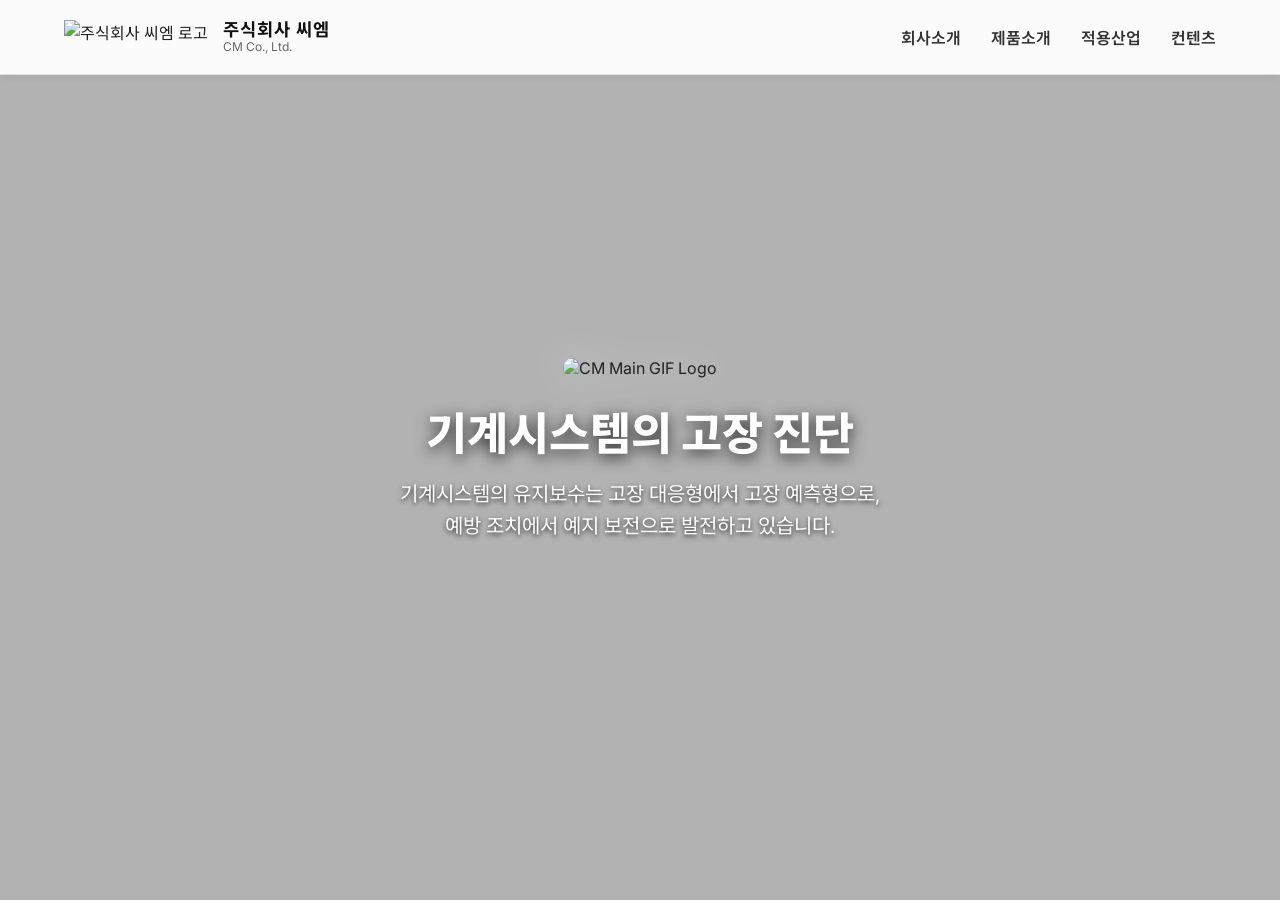
==== index.html @ b5d6bbef "Add files via upload" ====
<!DOCTYPE html>
<html lang="ko">
<head>
  <meta charset="UTF-8" />
  <meta name="viewport" content="width=device-width, initial-scale=1.0" />
  <title>주식회사 씨엠 | CM Co., Ltd.</title>
  <link rel="stylesheet" href="style.css">
  <style>
    /* 메인 화면 전용 스타일 */
    body { overflow: hidden; } /* 메인은 스크롤 없음 */
    .hero-section { position: relative; width: 100vw; height: 100vh; }
    .hero-media { position: absolute; top: 0; left: 0; width: 100%; height: 100%; z-index: 1; pointer-events: none; }
    .hero-media video { width: 100%; height: 100%; object-fit: cover; }
    
    /* 🔥 [핵심 추가] 모바일에서 자동재생이 막혔을 때 뜨는 '거대 재생 버튼' 강제로 숨기기 */
    video::-webkit-media-controls { display: none !important; }
    video::-webkit-media-controls-start-playback-button { display: none !important; -webkit-appearance: none !important; }
    
    .hero-overlay { position: absolute; inset: 0; background: rgba(0, 0, 0, 0.3); z-index: 2; pointer-events: none; }
    
    .hero-content { position: relative; z-index: 3; text-align: center; display: flex; flex-direction: column; align-items: center; justify-content: center; height: 100%; }
    .hero-logo-mark img { max-width: 280px; width: 100%; height: auto; filter: drop-shadow(0 0 20px rgba(255, 255, 255, 0.5)); animation: fadeIn 1.5s ease-out forwards; border-radius: 10px; cursor: pointer; }
    .hero-text-anim { color: #fff; margin-top: 20px; animation: fadeIn 2s ease-out forwards; }
    .hero-text-anim h2 { font-size: 2.8rem; font-weight: 800; margin-bottom: 15px; text-shadow: 0 4px 15px rgba(0,0,0,0.8); }
    .hero-text-anim p { font-size: 1.25rem; text-shadow: 0 2px 5px rgba(0,0,0,0.8); line-height: 1.6; }
    @keyframes fadeIn { from { opacity: 0; } to { opacity: 1; } }

    /* 모바일 글자 크기 조정 */
    @media (max-width: 768px) {
      .hero-text-anim h2 { font-size: 2rem; }
      .hero-text-anim p { font-size: 1rem; word-break: keep-all; padding: 0 20px; }
    }
  </style>
</head>
<body>
  
  <header class="site-header">
    <div class="container nav-wrap">
      <a href="index.html" class="brand">
        <img src="https://i.imgur.com/XkPSCm5.png" alt="주식회사 씨엠 로고" class="brand-logo-img">
        <span class="brand-copy"><strong>주식회사 씨엠</strong><em>CM Co., Ltd.</em></span>
      </a>

      <button class="menu-toggle" aria-label="메뉴 열기">
        <span></span><span></span><span></span>
      </button>

      <nav class="site-nav">
        <div class="nav-item"><a href="about.html">회사소개</a></div>
        <div class="nav-item"><a href="product.html">제품소개</a></div>
        <div class="nav-item"><a href="industry.html">적용산업</a></div>
        <div class="nav-item"><a href="contents.html">컨텐츠</a></div>
      </nav>
    </div>
  </header>

  <section class="hero-section">
    <div class="hero-media">
      <video id="bg-video" src="0313.mp4" autoplay loop muted playsinline webkit-playsinline></video>
    </div>
    <div class="hero-overlay"></div>
    <div class="container hero-content">
      <a href="about.html" class="hero-logo-mark">
        <img src="https://i.imgur.com/pm9J4PI.gif" alt="CM Main GIF Logo">
      </a>
      <div class="hero-text-anim">
        <h2>기계시스템의 고장 진단</h2>
        <p>기계시스템의 유지보수는 고장 대응형에서 고장 예측형으로,<br>예방 조치에서 예지 보전으로 발전하고 있습니다.</p>
      </div>
    </div>
  </section>

  <script>
    // 1. 모바일 햄버거 메뉴 동작
    const menuToggleBtn = document.querySelector('.menu-toggle');
    const navMenu = document.querySelector('.site-nav');
    if(menuToggleBtn && navMenu) {
      menuToggleBtn.addEventListener('click', function() {
        navMenu.classList.toggle('active');
      });
    }

    // 2. 모바일 비디오 자동재생 강제 우회 스크립트
    document.addEventListener("DOMContentLoaded", function() {
      const video = document.getElementById('bg-video');
      if (video) {
        // 영상 소리를 끈 상태로 명시하여 브라우저 허가 유도
        video.muted = true;
        
        let playPromise = video.play();
        
        if (playPromise !== undefined) {
          playPromise.then(() => {
            // 정상적으로 자동 재생됨
          }).catch(error => {
            // 절전 모드 등으로 자동재생이 차단되었을 때, 
            // 화면 아무 곳이나 한 번 터치하면 바로 재생되도록 셋팅
            console.log("모바일 절전모드로 인한 영상 차단. 터치 대기중...");
            document.body.addEventListener('touchstart', function() {
              video.play();
            }, { once: true });
          });
        }
      }
    });
 <script>
    const menuToggleBtn = document.querySelector('.menu-toggle');
    const navMenu = document.querySelector('.site-nav');
    if(menuToggleBtn && navMenu) {
      menuToggleBtn.addEventListener('click', function() {
        navMenu.classList.toggle('active');
      });
    }
  </script>
</body>
</html>
---- style.css ----
/* style.css */
@import url('https://fonts.googleapis.com/css2?family=Inter:wght@400;500;600;700;800&family=Noto+Sans+KR:wght@400;500;700;800&display=swap');

:root {
  --bg-color: #ffffff; 
  --text-main: #222222; 
  --text-muted: #666666; 
  --accent: #0056b3; 
  --card-bg: #ffffff;
  --card-border: #e0e0e0;
  --shadow-light: 0 4px 20px rgba(0, 0, 0, 0.05);
  --shadow-hover: 0 10px 30px rgba(0, 0, 0, 0.1);
  --font-family: 'Inter', 'Noto Sans KR', sans-serif;
}

* { margin: 0; padding: 0; box-sizing: border-box; }
html, body { width: 100%; overflow-x: hidden; background-color: var(--bg-color); color: var(--text-main); font-family: var(--font-family); scroll-behavior: smooth; }
a { text-decoration: none; color: inherit; cursor: pointer; }
ul { list-style: none; }

.container { max-width: 1300px; margin: 0 auto; padding: 0 5%; width: 100%; }
.section-tag { font-size: 0.85rem; font-weight: 700; color: var(--accent); letter-spacing: 2px; margin-bottom: 10px; display: block; }
.mini-tag { display: inline-block; font-size: 0.75rem; padding: 4px 10px; border: 1px solid var(--accent); color: var(--accent); border-radius: 20px; margin-bottom: 15px; font-weight: 600; }

/* 헤더 & 네비게이션 (PC 기본) */
.site-header { position: fixed; top: 0; width: 100%; z-index: 1000; background: rgba(255, 255, 255, 0.95); backdrop-filter: blur(10px); border-bottom: 1px solid var(--card-border); padding: 15px 0; box-shadow: 0 2px 10px rgba(0,0,0,0.05); }
.nav-wrap { display: flex; justify-content: space-between; align-items: center; }
.brand { display: flex; align-items: center; gap: 15px; }
.brand-logo-img { height: 35px; width: auto; display: block; } 
.brand-copy { display: flex; flex-direction: column; line-height: 1.2; }
.brand-copy strong { font-size: 1.1rem; font-weight: 700; letter-spacing: 1px; color: #111; }
.brand-copy em { font-size: 0.75rem; font-style: normal; color: var(--text-muted); }

.site-nav { display: flex; gap: 30px; align-items: center; }
.nav-item { position: relative; padding: 10px 0; }
.nav-item > a { font-size: 1rem; font-weight: 600; transition: color 0.3s; color: #333; }
.nav-item:hover > a { color: var(--accent); }
.dropdown { position: absolute; top: 100%; left: 50%; transform: translateX(-50%); background: #ffffff; border: 1px solid var(--card-border); border-radius: 10px; min-width: 180px; padding: 10px 0; opacity: 0; visibility: hidden; transition: all 0.3s ease; box-shadow: var(--shadow-hover); display: flex; flex-direction: column; }
.nav-item:hover .dropdown { opacity: 1; visibility: visible; transform: translate(-50%, 10px); }
.dropdown a { padding: 10px 20px; font-size: 0.9rem; color: #555; display: block; transition: all 0.2s; white-space: nowrap; font-weight: 500; }
.dropdown a:hover { color: var(--accent); background: #f0f4f8; }

/* 햄버거 버튼 (PC에서는 숨김) */
.menu-toggle { display: none; }

/* 본문 공통 레이아웃 */
.page-content { padding-top: 120px; padding-bottom: 80px; min-height: 80vh; }
h2.main-title { font-size: 2.5rem; font-weight: 800; margin-bottom: 20px; line-height: 1.3; color: #111; }
.section-head.center { text-align: center; margin-bottom: 40px; }
.sub-tabs { display: flex; justify-content: center; flex-wrap: wrap; gap: 10px; margin-bottom: 50px; }
.sub-tabs a { padding: 8px 20px; border: 1px solid var(--card-border); background: #fff; border-radius: 30px; cursor: pointer; transition: 0.3s; color: var(--text-muted); font-weight: 600; font-size: 0.9rem; display: inline-block; }
.sub-tabs a:hover, .sub-tabs a.active { background: var(--accent); color: #fff; border-color: var(--accent); box-shadow: 0 4px 15px rgba(0, 86, 179, 0.3); }

/* 푸터 */
.site-footer { padding: 40px 0; border-top: 1px solid var(--card-border); text-align: center; margin-top: 50px; background: #fff; width: 100%; }
.site-footer p { color: #888; font-size: 0.9rem; }

/* =========================================
   📱 스마트폰 (모바일) 완벽 최적화 영역
========================================= */
@media (max-width: 992px) {
  /* 태블릿 사이즈에서 2단/3단 그리드를 1단으로 변경 */
  .grid-3, .grid-2, .split-grid { grid-template-columns: 1fr !important; gap: 20px !important; }
}

@media (max-width: 768px) {
  /* 1. 모바일 햄버거 메뉴 셋팅 */
  .menu-toggle { display: flex; flex-direction: column; gap: 5px; background: none; border: none; cursor: pointer; }
  .menu-toggle span { display: block; width: 25px; height: 3px; background: #333; border-radius: 2px; }
  
  .site-nav { display: none; flex-direction: column; position: absolute; top: 100%; left: 0; width: 100%; background: #ffffff; padding: 0; border-top: 1px solid #eee; box-shadow: 0 10px 20px rgba(0,0,0,0.1); max-height: 80vh; overflow-y: auto; }
  .site-nav.active { display: flex; }
  .nav-item { width: 100%; padding: 0; }
  .nav-item > a { display: block; padding: 15px 5%; font-size: 1.1rem; border-bottom: 1px solid #f9f9f9; }
  
  /* 모바일 드롭다운 메뉴 항상 열어두기 (터치 편의성) */
  .dropdown { position: relative; top: 0; left: 0; transform: none; box-shadow: none; border: none; padding: 10px 5% 10px 10%; visibility: visible; opacity: 1; display: none; background: #fdfdfd; border-bottom: 1px solid #eee; }
  .nav-item:hover .dropdown, .nav-item:focus-within .dropdown { display: flex; }
  
  /* 2. 여백 및 글자 크기 모바일 축소 */
  .page-content { padding-top: 90px; padding-bottom: 40px; }
  h2.main-title { font-size: 1.8rem; }
  .sub-title { font-size: 1.4rem; flex-direction: column; text-align: center; margin-top: 30px; }
  .sub-title-left { font-size: 1.3rem; margin-top: 30px; }
  
  /* 3. 인용구 및 카드 디자인 최적화 */
  .intro-quote, .ceo-message { padding: 30px 20px !important; margin-bottom: 30px !important; }
  .intro-quote h3, .ceo-message h3 { font-size: 1.4rem !important; }
  .intro-quote p, .ceo-message p { font-size: 1rem !important; }
  .info-card, .feature-card, .area-card { padding: 25px 20px !important; }
  
  /* 4. 탭 메뉴 자동 줄바꿈 */
  .sub-tabs { gap: 5px; margin-bottom: 30px; }
  .sub-tabs a { padding: 6px 12px; font-size: 0.85rem; }
  
  /* 5. 스텝 박스 세로 정렬 */
  .step-container { flex-direction: column !important; }
  .step-arrow { transform: rotate(90deg); margin: 10px auto !important; }
}
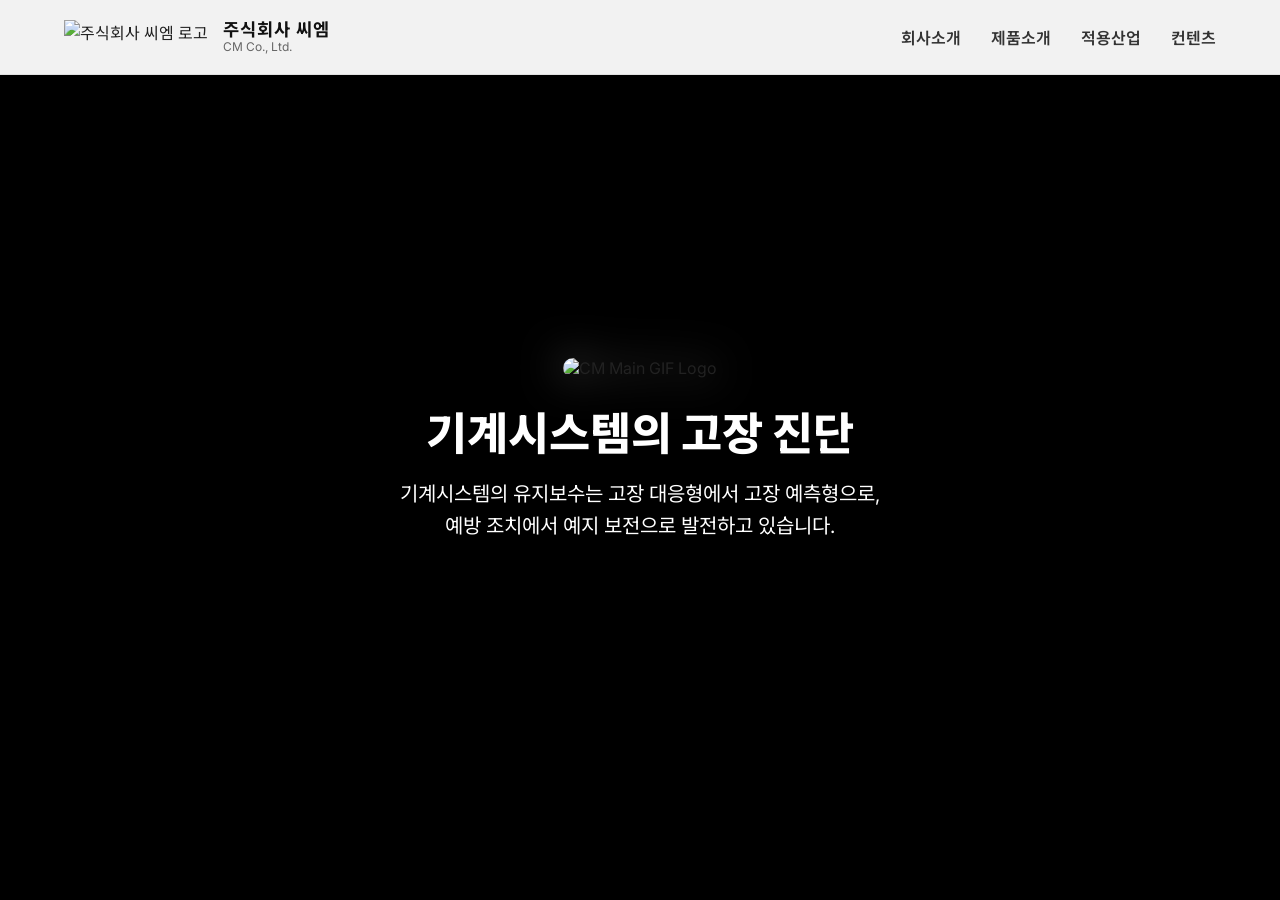
==== commit c2529229: "Add files via upload" ====
--- a/index.html
+++ b/index.html
@@ -104,13 +104,22 @@
       }
     });
  <script>
+    // 1. 모바일 햄버거 메뉴 열기/닫기
     const menuToggleBtn = document.querySelector('.menu-toggle');
     const navMenu = document.querySelector('.site-nav');
     if(menuToggleBtn && navMenu) {
-      menuToggleBtn.addEventListener('click', function() {
+      menuToggleBtn.addEventListener('click', function(e) {
         navMenu.classList.toggle('active');
+        e.stopPropagation(); // 터치 꼬임 방지
       });
     }
+
+    // 2. 페이지에 접속하자마자 무조건 맨 위(최상단)에서 시작하도록 강제 고정
+    window.addEventListener('pageshow', function() {
+      setTimeout(function() {
+        window.scrollTo({ top: 0, behavior: 'instant' });
+      }, 10);
+    });
   </script>
 </body>
 </html>
--- a/style.css
+++ b/style.css
@@ -1,6 +1,9 @@
-/* style.css */
+@charset "UTF-8";
 @import url('https://fonts.googleapis.com/css2?family=Inter:wght@400;500;600;700;800&family=Noto+Sans+KR:wght@400;500;700;800&display=swap');
 
+/* =========================================
+   1. CSS 기본 변수 및 초기화
+========================================= */
 :root {
   --bg-color: #ffffff; 
   --text-main: #222222; 
@@ -22,8 +25,10 @@
 .section-tag { font-size: 0.85rem; font-weight: 700; color: var(--accent); letter-spacing: 2px; margin-bottom: 10px; display: block; }
 .mini-tag { display: inline-block; font-size: 0.75rem; padding: 4px 10px; border: 1px solid var(--accent); color: var(--accent); border-radius: 20px; margin-bottom: 15px; font-weight: 600; }
 
-/* 헤더 & 네비게이션 (PC 기본) */
-.site-header { position: fixed; top: 0; width: 100%; z-index: 1000; background: rgba(255, 255, 255, 0.95); backdrop-filter: blur(10px); border-bottom: 1px solid var(--card-border); padding: 15px 0; box-shadow: 0 2px 10px rgba(0,0,0,0.05); }
+/* =========================================
+   2. 헤더 & 네비게이션 (메뉴바)
+========================================= */
+.site-header { position: fixed; top: 0; width: 100%; z-index: 10000; background: rgba(255, 255, 255, 0.95); backdrop-filter: blur(10px); border-bottom: 1px solid var(--card-border); padding: 15px 0; box-shadow: 0 2px 10px rgba(0,0,0,0.05); }
 .nav-wrap { display: flex; justify-content: space-between; align-items: center; }
 .brand { display: flex; align-items: center; gap: 15px; }
 .brand-logo-img { height: 35px; width: auto; display: block; } 
@@ -34,24 +39,78 @@
 .site-nav { display: flex; gap: 30px; align-items: center; }
 .nav-item { position: relative; padding: 10px 0; }
 .nav-item > a { font-size: 1rem; font-weight: 600; transition: color 0.3s; color: #333; }
-.nav-item:hover > a { color: var(--accent); }
+.nav-item:hover > a, .nav-item > a.active { color: var(--accent); }
+
 .dropdown { position: absolute; top: 100%; left: 50%; transform: translateX(-50%); background: #ffffff; border: 1px solid var(--card-border); border-radius: 10px; min-width: 180px; padding: 10px 0; opacity: 0; visibility: hidden; transition: all 0.3s ease; box-shadow: var(--shadow-hover); display: flex; flex-direction: column; }
 .nav-item:hover .dropdown { opacity: 1; visibility: visible; transform: translate(-50%, 10px); }
 .dropdown a { padding: 10px 20px; font-size: 0.9rem; color: #555; display: block; transition: all 0.2s; white-space: nowrap; font-weight: 500; }
 .dropdown a:hover { color: var(--accent); background: #f0f4f8; }
 
-/* 햄버거 버튼 (PC에서는 숨김) */
-.menu-toggle { display: none; }
+.menu-toggle { display: none; } /* PC에서는 햄버거 버튼 숨김 */
 
-/* 본문 공통 레이아웃 */
+/* =========================================
+   3. 메인 첫 화면 (index.html 영상 꽉차게)
+========================================= */
+/* 모바일 브라우저 주소창까지 계산해서 완벽하게 꽉 차게 만들어주는 100dvh 적용 */
+.hero-section { position: relative; width: 100vw; height: 100vh; height: 100dvh; background: #000; overflow: hidden; }
+.hero-media { position: absolute; top: 0; left: 0; width: 100%; height: 100%; z-index: 1; pointer-events: none; }
+/* 영상을 화면에 빈틈없이 꽉 채움 (양옆 잘림 발생) */
+.hero-media video { width: 100%; height: 100%; object-fit: cover; }
+/* 모바일에서 검은색 재생 버튼 억제 */
+video::-webkit-media-controls { display: none !important; }
+video::-webkit-media-controls-start-playback-button { display: none !important; -webkit-appearance: none !important; }
+
+.hero-overlay { position: absolute; inset: 0; background: rgba(0, 0, 0, 0.3); z-index: 2; pointer-events: none; }
+.hero-content { position: relative; z-index: 3; text-align: center; display: flex; flex-direction: column; align-items: center; justify-content: center; height: 100%; }
+.hero-logo-mark img { max-width: 280px; width: 100%; height: auto; filter: drop-shadow(0 0 20px rgba(255, 255, 255, 0.5)); animation: fadeIn 1.5s ease-out forwards; border-radius: 10px; cursor: pointer; }
+.hero-text-anim { color: #fff; margin-top: 20px; animation: fadeIn 2s ease-out forwards; }
+.hero-text-anim h2 { font-size: 2.8rem; font-weight: 800; margin-bottom: 15px; text-shadow: 0 4px 15px rgba(0,0,0,0.8); }
+.hero-text-anim p { font-size: 1.25rem; text-shadow: 0 2px 5px rgba(0,0,0,0.8); line-height: 1.6; }
+
+/* =========================================
+   4. 서브 페이지 공통 레이아웃 (회사소개, 제품소개 등)
+========================================= */
 .page-content { padding-top: 120px; padding-bottom: 80px; min-height: 80vh; }
 h2.main-title { font-size: 2.5rem; font-weight: 800; margin-bottom: 20px; line-height: 1.3; color: #111; }
 .section-head.center { text-align: center; margin-bottom: 40px; }
+
+/* 탭 버튼 스타일 */
 .sub-tabs { display: flex; justify-content: center; flex-wrap: wrap; gap: 10px; margin-bottom: 50px; }
 .sub-tabs a { padding: 8px 20px; border: 1px solid var(--card-border); background: #fff; border-radius: 30px; cursor: pointer; transition: 0.3s; color: var(--text-muted); font-weight: 600; font-size: 0.9rem; display: inline-block; }
 .sub-tabs a:hover, .sub-tabs a.active { background: var(--accent); color: #fff; border-color: var(--accent); box-shadow: 0 4px 15px rgba(0, 86, 179, 0.3); }
 
-/* 푸터 */
+/* 탭 컨텐츠 전환 애니메이션 */
+.tab-content { display: none; animation: fadeIn 0.4s ease-in-out forwards; }
+.tab-content.active { display: block; }
+@keyframes fadeIn { from { opacity: 0; transform: translateY(15px); } to { opacity: 1; transform: translateY(0); } }
+
+/* 카드 그리드 */
+.grid-3 { display: grid; grid-template-columns: repeat(3, 1fr); gap: 30px; margin-bottom: 40px; }
+.grid-2 { display: grid; grid-template-columns: repeat(2, 1fr); gap: 30px; margin-bottom: 40px; }
+.split-grid { display: grid; grid-template-columns: 1fr 1fr; gap: 60px; align-items: center; margin-bottom: 80px; }
+
+/* 카드 디자인 */
+.white-card, .info-card, .area-card { background: var(--card-bg); border: 1px solid var(--card-border); padding: 40px; border-radius: 15px; box-shadow: var(--shadow-light); transition: transform 0.3s, box-shadow 0.3s; }
+.white-card:hover, .info-card:hover, .area-card:hover { transform: translateY(-5px); box-shadow: var(--shadow-hover); border-color: var(--accent); }
+
+.img-placeholder { background: #f8f9fa; border: 2px dashed #d0d0d0; border-radius: 15px; display: flex; align-items: center; justify-content: center; min-height: 350px; text-align: center; overflow: hidden; box-shadow: inset 0 0 20px rgba(0,0,0,0.02); }
+.img-placeholder p { color: #999; font-weight: 600; font-size: 1.1rem; line-height: 1.5; }
+.img-placeholder img { width: 100%; height: auto; object-fit: cover; }
+
+/* 텍스트 요소들 */
+.intro-quote, .ceo-message { background: #f8f9fa; padding: 50px 60px; border-radius: 20px; border-left: 6px solid var(--accent); margin-bottom: 50px; box-shadow: var(--shadow-light); }
+.intro-quote h3, .ceo-message h3 { font-size: 2rem; font-weight: 800; color: var(--accent); margin-bottom: 20px; letter-spacing: -1px; word-break: keep-all; line-height: 1.4; }
+.intro-quote p, .ceo-message p { font-size: 1.15rem; line-height: 1.7; color: #444; word-break: keep-all; }
+
+.sub-title { font-size: 1.8rem; font-weight: 800; margin-bottom: 30px; color: #111; text-align: center; margin-top: 60px; }
+.sub-title-left { font-size: 1.5rem; font-weight: 800; margin-bottom: 20px; margin-top: 50px; color: #111; border-left: 4px solid var(--accent); padding-left: 15px; }
+
+/* 리스트 */
+.card-list, .clean-list { list-style: none; padding: 0; }
+.card-list li, .clean-list li { position: relative; padding-left: 15px; margin-bottom: 12px; font-size: 1rem; color: #555; line-height: 1.5; word-break: keep-all; }
+.card-list li::before, .clean-list li::before { content: '-'; position: absolute; left: 0; color: var(--accent); font-weight: bold; }
+.card-list li strong, .clean-list li strong { color: var(--accent); }
+
 .site-footer { padding: 40px 0; border-top: 1px solid var(--card-border); text-align: center; margin-top: 50px; background: #fff; width: 100%; }
 .site-footer p { color: #888; font-size: 0.9rem; }
 
@@ -59,41 +118,39 @@
    📱 스마트폰 (모바일) 완벽 최적화 영역
 ========================================= */
 @media (max-width: 992px) {
-  /* 태블릿 사이즈에서 2단/3단 그리드를 1단으로 변경 */
+  /* 태블릿: 다단 구성을 1단으로 합침 */
   .grid-3, .grid-2, .split-grid { grid-template-columns: 1fr !important; gap: 20px !important; }
 }
 
 @media (max-width: 768px) {
-  /* 1. 모바일 햄버거 메뉴 셋팅 */
+  /* 1. 모바일 메뉴 (햄버거 버튼) 터치 및 디자인 설정 */
   .menu-toggle { display: flex; flex-direction: column; gap: 5px; background: none; border: none; cursor: pointer; }
   .menu-toggle span { display: block; width: 25px; height: 3px; background: #333; border-radius: 2px; }
   
-  .site-nav { display: none; flex-direction: column; position: absolute; top: 100%; left: 0; width: 100%; background: #ffffff; padding: 0; border-top: 1px solid #eee; box-shadow: 0 10px 20px rgba(0,0,0,0.1); max-height: 80vh; overflow-y: auto; }
+  .site-nav { display: none; flex-direction: column; position: absolute; top: 100%; left: 0; width: 100%; background: #ffffff; padding: 0; border-top: 1px solid #eee; box-shadow: 0 10px 20px rgba(0,0,0,0.1); max-height: 80vh; overflow-y: auto; z-index: 9999; /* 🔥 메뉴 터치를 위한 핵심 속성 */ }
   .site-nav.active { display: flex; }
   .nav-item { width: 100%; padding: 0; }
   .nav-item > a { display: block; padding: 15px 5%; font-size: 1.1rem; border-bottom: 1px solid #f9f9f9; }
   
-  /* 모바일 드롭다운 메뉴 항상 열어두기 (터치 편의성) */
   .dropdown { position: relative; top: 0; left: 0; transform: none; box-shadow: none; border: none; padding: 10px 5% 10px 10%; visibility: visible; opacity: 1; display: none; background: #fdfdfd; border-bottom: 1px solid #eee; }
   .nav-item:hover .dropdown, .nav-item:focus-within .dropdown { display: flex; }
   
-  /* 2. 여백 및 글자 크기 모바일 축소 */
+  /* 2. 메인 화면(index.html) 글자 크기 축소 */
+  .hero-text-anim h2 { font-size: 2rem; }
+  .hero-text-anim p { font-size: 1rem; padding: 0 20px; }
+
+  /* 3. 서브 페이지 여백 및 폰트 사이즈 최적화 */
   .page-content { padding-top: 90px; padding-bottom: 40px; }
   h2.main-title { font-size: 1.8rem; }
-  .sub-title { font-size: 1.4rem; flex-direction: column; text-align: center; margin-top: 30px; }
+  .sub-title { font-size: 1.4rem; margin-top: 40px; }
   .sub-title-left { font-size: 1.3rem; margin-top: 30px; }
   
-  /* 3. 인용구 및 카드 디자인 최적화 */
   .intro-quote, .ceo-message { padding: 30px 20px !important; margin-bottom: 30px !important; }
   .intro-quote h3, .ceo-message h3 { font-size: 1.4rem !important; }
   .intro-quote p, .ceo-message p { font-size: 1rem !important; }
-  .info-card, .feature-card, .area-card { padding: 25px 20px !important; }
+  .info-card, .feature-card, .area-card, .white-card { padding: 25px 20px !important; }
   
-  /* 4. 탭 메뉴 자동 줄바꿈 */
+  /* 4. 탭 버튼 줄바꿈 처리 */
   .sub-tabs { gap: 5px; margin-bottom: 30px; }
   .sub-tabs a { padding: 6px 12px; font-size: 0.85rem; }
-  
-  /* 5. 스텝 박스 세로 정렬 */
-  .step-container { flex-direction: column !important; }
-  .step-arrow { transform: rotate(90deg); margin: 10px auto !important; }
 }
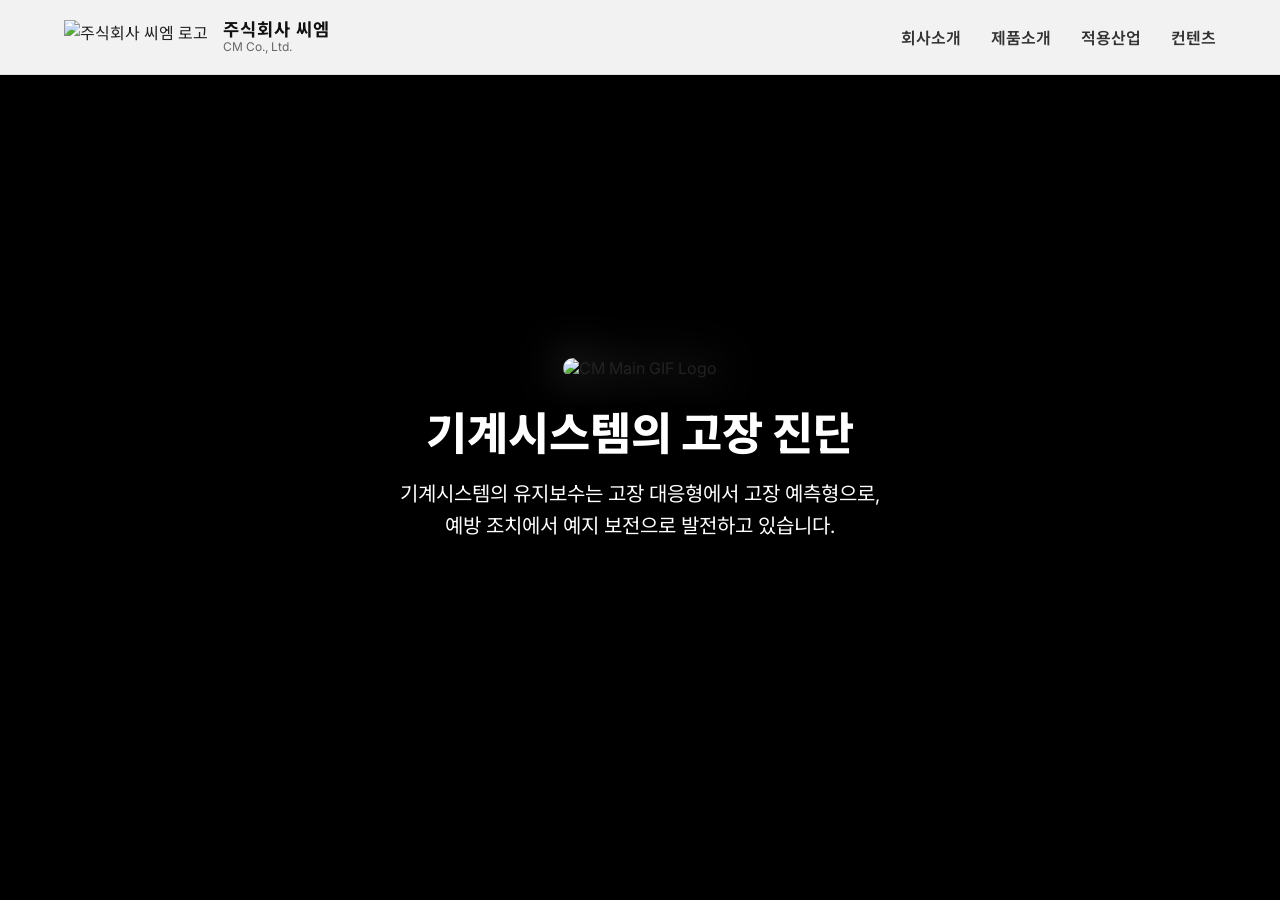
==== commit fe9d88be: "Add files via upload" ====
--- a/index.html
+++ b/index.html
@@ -5,32 +5,6 @@
   <meta name="viewport" content="width=device-width, initial-scale=1.0" />
   <title>주식회사 씨엠 | CM Co., Ltd.</title>
   <link rel="stylesheet" href="style.css">
-  <style>
-    /* 메인 화면 전용 스타일 */
-    body { overflow: hidden; } /* 메인은 스크롤 없음 */
-    .hero-section { position: relative; width: 100vw; height: 100vh; }
-    .hero-media { position: absolute; top: 0; left: 0; width: 100%; height: 100%; z-index: 1; pointer-events: none; }
-    .hero-media video { width: 100%; height: 100%; object-fit: cover; }
-    
-    /* 🔥 [핵심 추가] 모바일에서 자동재생이 막혔을 때 뜨는 '거대 재생 버튼' 강제로 숨기기 */
-    video::-webkit-media-controls { display: none !important; }
-    video::-webkit-media-controls-start-playback-button { display: none !important; -webkit-appearance: none !important; }
-    
-    .hero-overlay { position: absolute; inset: 0; background: rgba(0, 0, 0, 0.3); z-index: 2; pointer-events: none; }
-    
-    .hero-content { position: relative; z-index: 3; text-align: center; display: flex; flex-direction: column; align-items: center; justify-content: center; height: 100%; }
-    .hero-logo-mark img { max-width: 280px; width: 100%; height: auto; filter: drop-shadow(0 0 20px rgba(255, 255, 255, 0.5)); animation: fadeIn 1.5s ease-out forwards; border-radius: 10px; cursor: pointer; }
-    .hero-text-anim { color: #fff; margin-top: 20px; animation: fadeIn 2s ease-out forwards; }
-    .hero-text-anim h2 { font-size: 2.8rem; font-weight: 800; margin-bottom: 15px; text-shadow: 0 4px 15px rgba(0,0,0,0.8); }
-    .hero-text-anim p { font-size: 1.25rem; text-shadow: 0 2px 5px rgba(0,0,0,0.8); line-height: 1.6; }
-    @keyframes fadeIn { from { opacity: 0; } to { opacity: 1; } }
-
-    /* 모바일 글자 크기 조정 */
-    @media (max-width: 768px) {
-      .hero-text-anim h2 { font-size: 2rem; }
-      .hero-text-anim p { font-size: 1rem; word-break: keep-all; padding: 0 20px; }
-    }
-  </style>
 </head>
 <body>
   
@@ -40,11 +14,9 @@
         <img src="https://i.imgur.com/XkPSCm5.png" alt="주식회사 씨엠 로고" class="brand-logo-img">
         <span class="brand-copy"><strong>주식회사 씨엠</strong><em>CM Co., Ltd.</em></span>
       </a>
-
       <button class="menu-toggle" aria-label="메뉴 열기">
         <span></span><span></span><span></span>
       </button>
-
       <nav class="site-nav">
         <div class="nav-item"><a href="about.html">회사소개</a></div>
         <div class="nav-item"><a href="product.html">제품소개</a></div>
@@ -56,7 +28,10 @@
 
   <section class="hero-section">
     <div class="hero-media">
-      <video id="bg-video" src="0313.mp4" autoplay loop muted playsinline webkit-playsinline></video>
+      <video id="bg-video" src="0313.mp4" 
+             autoplay="autoplay" loop="loop" muted="muted" 
+             playsinline="playsinline" webkit-playsinline="webkit-playsinline" 
+             disablePictureInPicture disableRemotePlayback></video>
     </div>
     <div class="hero-overlay"></div>
     <div class="container hero-content">
@@ -75,51 +50,26 @@
     const menuToggleBtn = document.querySelector('.menu-toggle');
     const navMenu = document.querySelector('.site-nav');
     if(menuToggleBtn && navMenu) {
-      menuToggleBtn.addEventListener('click', function() {
+      menuToggleBtn.addEventListener('click', function(e) {
         navMenu.classList.toggle('active');
+        e.stopPropagation();
       });
     }
 
-    // 2. 모바일 비디오 자동재생 강제 우회 스크립트
+    // 2. 비디오 강제 자동재생 스크립트
     document.addEventListener("DOMContentLoaded", function() {
       const video = document.getElementById('bg-video');
       if (video) {
-        // 영상 소리를 끈 상태로 명시하여 브라우저 허가 유도
         video.muted = true;
-        
+        video.setAttribute('muted', '');
         let playPromise = video.play();
-        
         if (playPromise !== undefined) {
-          playPromise.then(() => {
-            // 정상적으로 자동 재생됨
-          }).catch(error => {
-            // 절전 모드 등으로 자동재생이 차단되었을 때, 
-            // 화면 아무 곳이나 한 번 터치하면 바로 재생되도록 셋팅
-            console.log("모바일 절전모드로 인한 영상 차단. 터치 대기중...");
-            document.body.addEventListener('touchstart', function() {
-              video.play();
-            }, { once: true });
+          playPromise.catch(error => {
+            document.body.addEventListener('touchstart', function() { video.play(); }, { once: true });
           });
         }
       }
     });
- <script>
-    // 1. 모바일 햄버거 메뉴 열기/닫기
-    const menuToggleBtn = document.querySelector('.menu-toggle');
-    const navMenu = document.querySelector('.site-nav');
-    if(menuToggleBtn && navMenu) {
-      menuToggleBtn.addEventListener('click', function(e) {
-        navMenu.classList.toggle('active');
-        e.stopPropagation(); // 터치 꼬임 방지
-      });
-    }
-
-    // 2. 페이지에 접속하자마자 무조건 맨 위(최상단)에서 시작하도록 강제 고정
-    window.addEventListener('pageshow', function() {
-      setTimeout(function() {
-        window.scrollTo({ top: 0, behavior: 'instant' });
-      }, 10);
-    });
   </script>
 </body>
 </html>
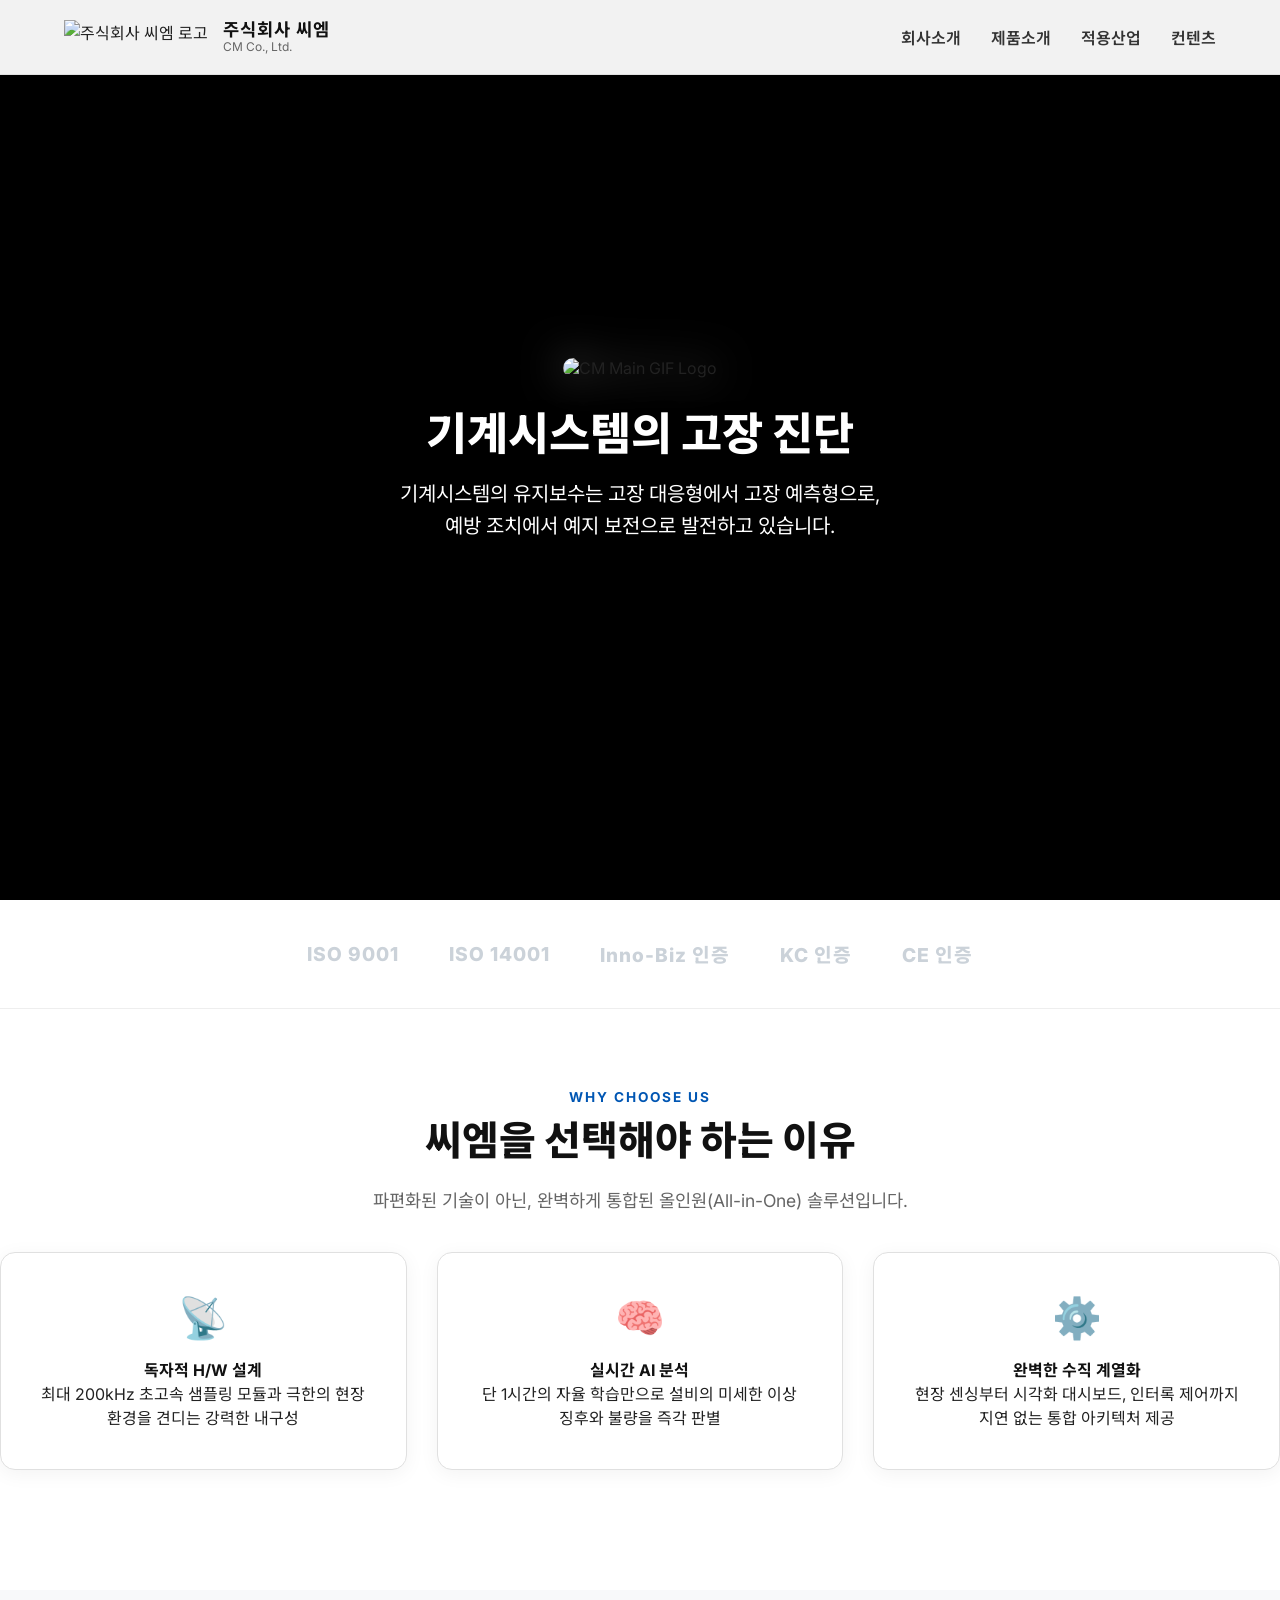
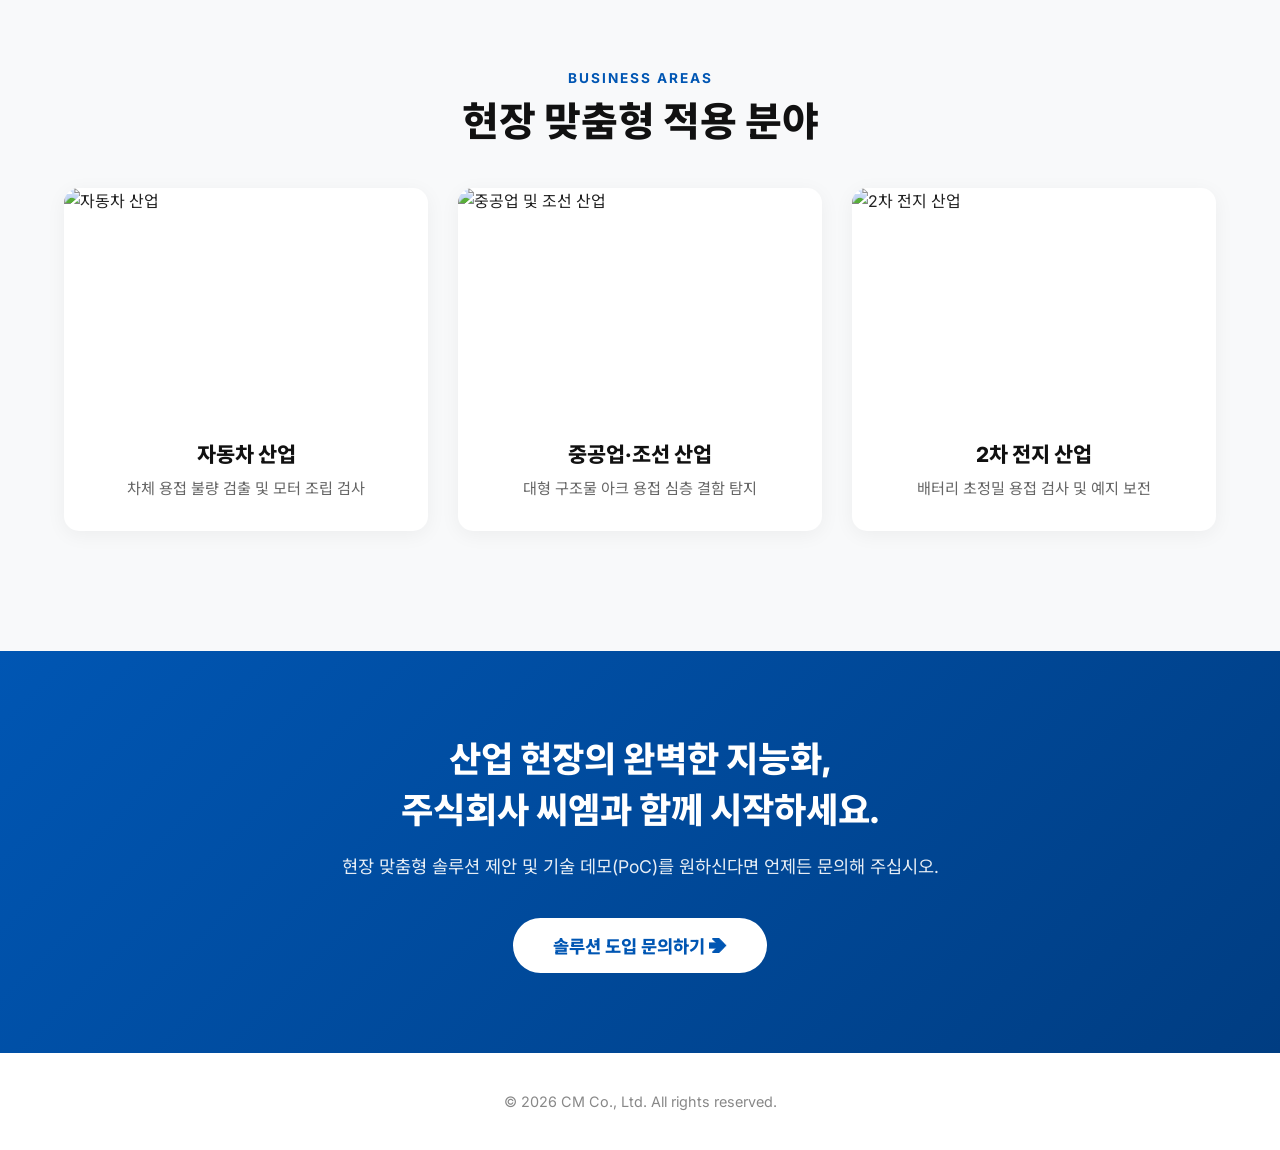
==== commit dfa4d11a: "Add files via upload" ====
--- a/index.html
+++ b/index.html
@@ -5,6 +5,43 @@
   <meta name="viewport" content="width=device-width, initial-scale=1.0" />
   <title>주식회사 씨엠 | CM Co., Ltd.</title>
   <link rel="stylesheet" href="style.css">
+  
+  <style>
+    .main-section { padding: 80px 0; }
+    .bg-light { background-color: #f8f9fa; }
+    
+    /* 신뢰의 띠 */
+    .trust-banner { display: flex; justify-content: center; align-items: center; gap: 50px; flex-wrap: wrap; padding: 40px 5%; background: #fff; border-bottom: 1px solid #eee; }
+    .trust-item { font-size: 1.2rem; font-weight: 800; color: #cbd2d9; letter-spacing: 1px; transition: color 0.3s; cursor: default; }
+    .trust-item:hover { color: var(--accent); }
+    
+    /* 산업 갤러리 카드 */
+    .industry-card { padding: 0; overflow: hidden; border: none; background: #fff; border-radius: 15px; box-shadow: var(--shadow-light); transition: 0.3s; display: block; }
+    .industry-card:hover { transform: translateY(-5px); box-shadow: var(--shadow-hover); }
+    .industry-img-wrap { width: 100%; height: 220px; overflow: hidden; }
+    .industry-img-wrap img { width: 100%; height: 100%; object-fit: cover; transition: transform 0.5s; }
+    .industry-card:hover .industry-img-wrap img { transform: scale(1.05); }
+    .industry-card-body { padding: 30px; text-align: center; }
+    .industry-card-body h4 { color: #111; font-size: 1.3rem; font-weight: 800; margin-bottom: 10px; }
+    .industry-card-body p { color: #666; font-size: 0.95rem; line-height: 1.5; margin-bottom: 0; }
+    
+    /* 빠른 문의 배너 (CTA) */
+    .cta-banner { background: linear-gradient(135deg, var(--accent) 0%, #003d82 100%); color: #fff; padding: 80px 5%; text-align: center; }
+    .cta-banner h2 { font-size: 2.2rem; font-weight: 800; margin-bottom: 20px; color: #fff; }
+    .cta-banner p { font-size: 1.1rem; opacity: 0.9; margin-bottom: 40px; }
+    .btn-white { display: inline-block; background: #fff; color: var(--accent); padding: 15px 40px; border-radius: 30px; font-weight: 800; font-size: 1.1rem; transition: transform 0.3s, box-shadow 0.3s; }
+    .btn-white:hover { transform: translateY(-3px); box-shadow: 0 10px 20px rgba(0,0,0,0.2); }
+    
+    /* 모바일 대응 */
+    @media (max-width: 768px) {
+      .main-section { padding: 50px 0; }
+      .trust-banner { gap: 20px; padding: 30px 5%; }
+      .trust-item { font-size: 0.95rem; }
+      .cta-banner { padding: 60px 5%; }
+      .cta-banner h2 { font-size: 1.6rem; }
+      .btn-white { font-size: 1rem; padding: 12px 30px; }
+    }
+  </style>
 </head>
 <body>
   
@@ -27,11 +64,13 @@
   </header>
 
   <section class="hero-section">
-    <div class="hero-media">
+    <div class="hero-media" style="background-color: #000;">
       <video id="bg-video" src="0313.mp4" 
              autoplay="autoplay" loop="loop" muted="muted" 
              playsinline="playsinline" webkit-playsinline="webkit-playsinline" 
-             disablePictureInPicture disableRemotePlayback></video>
+             disablePictureInPicture disableRemotePlayback
+             poster="[data-uri]"
+             style="pointer-events: none;"></video>
     </div>
     <div class="hero-overlay"></div>
     <div class="container hero-content">
@@ -45,8 +84,73 @@
     </div>
   </section>
 
+  <div class="trust-banner">
+    <span class="trust-item">ISO 9001</span>
+    <span class="trust-item">ISO 14001</span>
+    <span class="trust-item">Inno-Biz 인증</span>
+    <span class="trust-item">KC 인증</span>
+    <span class="trust-item">CE 인증</span>
+  </div>
+
+  <section class="main-section container">
+    <div class="section-head center">
+      <span class="section-tag">WHY CHOOSE US</span>
+      <h2 class="main-title">씨엠을 선택해야 하는 이유</h2>
+      <p style="color: #666; font-size: 1.1rem; margin-top: 15px;">파편화된 기술이 아닌, 완벽하게 통합된 올인원(All-in-One) 솔루션입니다.</p>
+    </div>
+    <div class="grid-3">
+      <div class="info-card" style="text-align: center;">
+        <span style="font-size: 2.5rem; display: block; margin-bottom: 15px;">📡</span>
+        <h4 style="color: #111;">독자적 H/W 설계</h4>
+        <p>최대 200kHz 초고속 샘플링 모듈과 극한의 현장 환경을 견디는 강력한 내구성</p>
+      </div>
+      <div class="info-card" style="text-align: center;">
+        <span style="font-size: 2.5rem; display: block; margin-bottom: 15px;">🧠</span>
+        <h4 style="color: #111;">실시간 AI 분석</h4>
+        <p>단 1시간의 자율 학습만으로 설비의 미세한 이상 징후와 불량을 즉각 판별</p>
+      </div>
+      <div class="info-card" style="text-align: center;">
+        <span style="font-size: 2.5rem; display: block; margin-bottom: 15px;">⚙️</span>
+        <h4 style="color: #111;">완벽한 수직 계열화</h4>
+        <p>현장 센싱부터 시각화 대시보드, 인터록 제어까지 지연 없는 통합 아키텍처 제공</p>
+      </div>
+    </div>
+  </section>
+
+  <section class="main-section bg-light">
+    <div class="container">
+      <div class="section-head center">
+        <span class="section-tag">BUSINESS AREAS</span>
+        <h2 class="main-title">현장 맞춤형 적용 분야</h2>
+      </div>
+      <div class="grid-3">
+        <a href="industry.html" class="industry-card">
+          <div class="industry-img-wrap"><img src="https://images.unsplash.com/photo-1563720225384-9c0f1b51e944?auto=format&fit=crop&w=600&q=80" alt="자동차 산업"></div>
+          <div class="industry-card-body"><h4>자동차 산업</h4><p>차체 용접 불량 검출 및 모터 조립 검사</p></div>
+        </a>
+        <a href="industry.html" class="industry-card">
+          <div class="industry-img-wrap"><img src="https://images.unsplash.com/photo-1581091226825-a6a2a5aee158?auto=format&fit=crop&w=600&q=80" alt="중공업 및 조선 산업"></div>
+          <div class="industry-card-body"><h4>중공업·조선 산업</h4><p>대형 구조물 아크 용접 심층 결함 탐지</p></div>
+        </a>
+        <a href="industry.html" class="industry-card">
+          <div class="industry-img-wrap"><img src="https://images.unsplash.com/photo-1620501534394-436f5b9d3658?auto=format&fit=crop&w=600&q=80" alt="2차 전지 산업"></div>
+          <div class="industry-card-body"><h4>2차 전지 산업</h4><p>배터리 초정밀 용접 검사 및 예지 보전</p></div>
+        </a>
+      </div>
+    </div>
+  </section>
+
+  <section class="cta-banner">
+    <div class="container">
+      <h2>산업 현장의 완벽한 지능화,<br>주식회사 씨엠과 함께 시작하세요.</h2>
+      <p>현장 맞춤형 솔루션 제안 및 기술 데모(PoC)를 원하신다면 언제든 문의해 주십시오.</p>
+      <a href="contents.html?tab=4" class="btn-white">솔루션 도입 문의하기 ➔</a>
+    </div>
+  </section>
+
+  <footer class="site-footer" style="margin-top: 0; border-top: none;"><p>&copy; 2026 CM Co., Ltd. All rights reserved.</p></footer>
+
   <script>
-    // 1. 모바일 햄버거 메뉴 동작
     const menuToggleBtn = document.querySelector('.menu-toggle');
     const navMenu = document.querySelector('.site-nav');
     if(menuToggleBtn && navMenu) {
@@ -56,7 +160,6 @@
       });
     }
 
-    // 2. 비디오 강제 자동재생 스크립트
     document.addEventListener("DOMContentLoaded", function() {
       const video = document.getElementById('bg-video');
       if (video) {
@@ -65,7 +168,8 @@
         let playPromise = video.play();
         if (playPromise !== undefined) {
           playPromise.catch(error => {
-            document.body.addEventListener('touchstart', function() { video.play(); }, { once: true });
+            document.body.addEventListener('touchstart', function() { if (video.paused) { video.play(); } }, { passive: true });
+            document.body.addEventListener('click', function() { if (video.paused) { video.play(); } }, { passive: true });
           });
         }
       }
--- a/style.css
+++ b/style.css
@@ -2,7 +2,7 @@
 @import url('https://fonts.googleapis.com/css2?family=Inter:wght@400;500;600;700;800&family=Noto+Sans+KR:wght@400;500;700;800&display=swap');
 
 /* =========================================
-   1. CSS 기본 변수 및 초기화
+   1. CSS 기본 설정 및 변수
 ========================================= */
 :root {
   --bg-color: #ffffff; 
@@ -26,7 +26,7 @@
 .mini-tag { display: inline-block; font-size: 0.75rem; padding: 4px 10px; border: 1px solid var(--accent); color: var(--accent); border-radius: 20px; margin-bottom: 15px; font-weight: 600; }
 
 /* =========================================
-   2. 헤더 & 네비게이션 (메뉴바)
+   2. 상단 메뉴바 (Header & Navigation)
 ========================================= */
 .site-header { position: fixed; top: 0; width: 100%; z-index: 10000; background: rgba(255, 255, 255, 0.95); backdrop-filter: blur(10px); border-bottom: 1px solid var(--card-border); padding: 15px 0; box-shadow: 0 2px 10px rgba(0,0,0,0.05); }
 .nav-wrap { display: flex; justify-content: space-between; align-items: center; }
@@ -46,21 +46,27 @@
 .dropdown a { padding: 10px 20px; font-size: 0.9rem; color: #555; display: block; transition: all 0.2s; white-space: nowrap; font-weight: 500; }
 .dropdown a:hover { color: var(--accent); background: #f0f4f8; }
 
-.menu-toggle { display: none; } /* PC에서는 햄버거 버튼 숨김 */
+/* PC 화면에서는 햄버거 버튼 숨김 */
+.menu-toggle { display: none; }
 
 /* =========================================
-   3. 메인 첫 화면 (index.html 영상 꽉차게)
+   3. 메인 첫 화면 영상 (index.html)
 ========================================= */
-/* 모바일 브라우저 주소창까지 계산해서 완벽하게 꽉 차게 만들어주는 100dvh 적용 */
 .hero-section { position: relative; width: 100vw; height: 100vh; height: 100dvh; background: #000; overflow: hidden; }
 .hero-media { position: absolute; top: 0; left: 0; width: 100%; height: 100%; z-index: 1; pointer-events: none; }
-/* 영상을 화면에 빈틈없이 꽉 채움 (양옆 잘림 발생) */
-.hero-media video { width: 100%; height: 100%; object-fit: cover; }
-/* 모바일에서 검은색 재생 버튼 억제 */
-video::-webkit-media-controls { display: none !important; }
-video::-webkit-media-controls-start-playback-button { display: none !important; -webkit-appearance: none !important; }
+.hero-media video { width: 100%; height: 100%; object-fit: cover; pointer-events: none !important; }
 
-.hero-overlay { position: absolute; inset: 0; background: rgba(0, 0, 0, 0.3); z-index: 2; pointer-events: none; }
+/* 모바일 강제 재생 버튼 완벽 박멸 */
+video::-webkit-media-controls,
+video::-webkit-media-controls-enclosure,
+video::-webkit-media-controls-overlay-play-button,
+video::-webkit-media-controls-start-playback-button { 
+  display: none !important; 
+  -webkit-appearance: none !important; 
+  opacity: 0 !important;
+}
+
+.hero-overlay { position: absolute; inset: 0; background: rgba(0, 0, 0, 0.35); z-index: 2; pointer-events: none; }
 .hero-content { position: relative; z-index: 3; text-align: center; display: flex; flex-direction: column; align-items: center; justify-content: center; height: 100%; }
 .hero-logo-mark img { max-width: 280px; width: 100%; height: auto; filter: drop-shadow(0 0 20px rgba(255, 255, 255, 0.5)); animation: fadeIn 1.5s ease-out forwards; border-radius: 10px; cursor: pointer; }
 .hero-text-anim { color: #fff; margin-top: 20px; animation: fadeIn 2s ease-out forwards; }
@@ -68,7 +74,7 @@
 .hero-text-anim p { font-size: 1.25rem; text-shadow: 0 2px 5px rgba(0,0,0,0.8); line-height: 1.6; }
 
 /* =========================================
-   4. 서브 페이지 공통 레이아웃 (회사소개, 제품소개 등)
+   4. 서브 페이지 공통 레이아웃
 ========================================= */
 .page-content { padding-top: 120px; padding-bottom: 80px; min-height: 80vh; }
 h2.main-title { font-size: 2.5rem; font-weight: 800; margin-bottom: 20px; line-height: 1.3; color: #111; }
@@ -84,20 +90,15 @@
 .tab-content.active { display: block; }
 @keyframes fadeIn { from { opacity: 0; transform: translateY(15px); } to { opacity: 1; transform: translateY(0); } }
 
-/* 카드 그리드 */
+/* 카드 및 그리드 레이아웃 */
 .grid-3 { display: grid; grid-template-columns: repeat(3, 1fr); gap: 30px; margin-bottom: 40px; }
 .grid-2 { display: grid; grid-template-columns: repeat(2, 1fr); gap: 30px; margin-bottom: 40px; }
 .split-grid { display: grid; grid-template-columns: 1fr 1fr; gap: 60px; align-items: center; margin-bottom: 80px; }
 
-/* 카드 디자인 */
-.white-card, .info-card, .area-card { background: var(--card-bg); border: 1px solid var(--card-border); padding: 40px; border-radius: 15px; box-shadow: var(--shadow-light); transition: transform 0.3s, box-shadow 0.3s; }
-.white-card:hover, .info-card:hover, .area-card:hover { transform: translateY(-5px); box-shadow: var(--shadow-hover); border-color: var(--accent); }
+.white-card, .info-card, .area-card, .feature-card { background: var(--card-bg); border: 1px solid var(--card-border); padding: 40px; border-radius: 15px; box-shadow: var(--shadow-light); transition: transform 0.3s, box-shadow 0.3s; }
+.white-card:hover, .info-card:hover, .area-card:hover, .feature-card:hover { transform: translateY(-5px); box-shadow: var(--shadow-hover); border-color: var(--accent); }
 
-.img-placeholder { background: #f8f9fa; border: 2px dashed #d0d0d0; border-radius: 15px; display: flex; align-items: center; justify-content: center; min-height: 350px; text-align: center; overflow: hidden; box-shadow: inset 0 0 20px rgba(0,0,0,0.02); }
-.img-placeholder p { color: #999; font-weight: 600; font-size: 1.1rem; line-height: 1.5; }
-.img-placeholder img { width: 100%; height: auto; object-fit: cover; }
-
-/* 텍스트 요소들 */
+/* 텍스트 요소 */
 .intro-quote, .ceo-message { background: #f8f9fa; padding: 50px 60px; border-radius: 20px; border-left: 6px solid var(--accent); margin-bottom: 50px; box-shadow: var(--shadow-light); }
 .intro-quote h3, .ceo-message h3 { font-size: 2rem; font-weight: 800; color: var(--accent); margin-bottom: 20px; letter-spacing: -1px; word-break: keep-all; line-height: 1.4; }
 .intro-quote p, .ceo-message p { font-size: 1.15rem; line-height: 1.7; color: #444; word-break: keep-all; }
@@ -105,12 +106,13 @@
 .sub-title { font-size: 1.8rem; font-weight: 800; margin-bottom: 30px; color: #111; text-align: center; margin-top: 60px; }
 .sub-title-left { font-size: 1.5rem; font-weight: 800; margin-bottom: 20px; margin-top: 50px; color: #111; border-left: 4px solid var(--accent); padding-left: 15px; }
 
-/* 리스트 */
+/* 리스트 스타일 */
 .card-list, .clean-list { list-style: none; padding: 0; }
 .card-list li, .clean-list li { position: relative; padding-left: 15px; margin-bottom: 12px; font-size: 1rem; color: #555; line-height: 1.5; word-break: keep-all; }
 .card-list li::before, .clean-list li::before { content: '-'; position: absolute; left: 0; color: var(--accent); font-weight: bold; }
 .card-list li strong, .clean-list li strong { color: var(--accent); }
 
+/* 푸터 */
 .site-footer { padding: 40px 0; border-top: 1px solid var(--card-border); text-align: center; margin-top: 50px; background: #fff; width: 100%; }
 .site-footer p { color: #888; font-size: 0.9rem; }
 
@@ -118,16 +120,16 @@
    📱 스마트폰 (모바일) 완벽 최적화 영역
 ========================================= */
 @media (max-width: 992px) {
-  /* 태블릿: 다단 구성을 1단으로 합침 */
+  /* 태블릿 사이즈: 다단 구성을 1단으로 합침 */
   .grid-3, .grid-2, .split-grid { grid-template-columns: 1fr !important; gap: 20px !important; }
 }
 
 @media (max-width: 768px) {
-  /* 1. 모바일 메뉴 (햄버거 버튼) 터치 및 디자인 설정 */
+  /* 1. 모바일 햄버거 메뉴 설정 */
   .menu-toggle { display: flex; flex-direction: column; gap: 5px; background: none; border: none; cursor: pointer; }
   .menu-toggle span { display: block; width: 25px; height: 3px; background: #333; border-radius: 2px; }
   
-  .site-nav { display: none; flex-direction: column; position: absolute; top: 100%; left: 0; width: 100%; background: #ffffff; padding: 0; border-top: 1px solid #eee; box-shadow: 0 10px 20px rgba(0,0,0,0.1); max-height: 80vh; overflow-y: auto; z-index: 9999; /* 🔥 메뉴 터치를 위한 핵심 속성 */ }
+  .site-nav { display: none; flex-direction: column; position: absolute; top: 100%; left: 0; width: 100%; background: #ffffff; padding: 0; border-top: 1px solid #eee; box-shadow: 0 10px 20px rgba(0,0,0,0.1); max-height: 80vh; overflow-y: auto; z-index: 9999; }
   .site-nav.active { display: flex; }
   .nav-item { width: 100%; padding: 0; }
   .nav-item > a { display: block; padding: 15px 5%; font-size: 1.1rem; border-bottom: 1px solid #f9f9f9; }
@@ -135,22 +137,34 @@
   .dropdown { position: relative; top: 0; left: 0; transform: none; box-shadow: none; border: none; padding: 10px 5% 10px 10%; visibility: visible; opacity: 1; display: none; background: #fdfdfd; border-bottom: 1px solid #eee; }
   .nav-item:hover .dropdown, .nav-item:focus-within .dropdown { display: flex; }
   
-  /* 2. 메인 화면(index.html) 글자 크기 축소 */
-  .hero-text-anim h2 { font-size: 2rem; }
-  .hero-text-anim p { font-size: 1rem; padding: 0 20px; }
+  /* 2. 메인 영상 화면 글자 크기 축소 */
+  .hero-text-anim h2 { font-size: 1.8rem; }
+  .hero-text-anim p { font-size: 1rem; padding: 0 15px; }
 
-  /* 3. 서브 페이지 여백 및 폰트 사이즈 최적화 */
+  /* 3. 서브 페이지 여백 및 폰트 사이즈 대폭 축소 (불규칙 폰트 해결) */
   .page-content { padding-top: 90px; padding-bottom: 40px; }
-  h2.main-title { font-size: 1.8rem; }
-  .sub-title { font-size: 1.4rem; margin-top: 40px; }
-  .sub-title-left { font-size: 1.3rem; margin-top: 30px; }
+  h2.main-title { font-size: 1.6rem; }
+  .sub-title { font-size: 1.3rem; margin-top: 40px; }
+  .sub-title-left { font-size: 1.2rem; margin-top: 30px; }
   
-  .intro-quote, .ceo-message { padding: 30px 20px !important; margin-bottom: 30px !important; }
-  .intro-quote h3, .ceo-message h3 { font-size: 1.4rem !important; }
-  .intro-quote p, .ceo-message p { font-size: 1rem !important; }
-  .info-card, .feature-card, .area-card, .white-card { padding: 25px 20px !important; }
+  .intro-text h2 { font-size: 1.4rem !important; line-height: 1.4 !important; }
+  .intro-text p { font-size: 0.95rem !important; }
   
+  .intro-quote, .ceo-message { padding: 25px 20px !important; margin-bottom: 30px !important; }
+  .intro-quote h3, .ceo-message h3 { font-size: 1.25rem !important; line-height: 1.5 !important; }
+  .intro-quote p, .ceo-message p { font-size: 0.95rem !important; }
+  
+  /* 카드 내부 글자 축소 */
+  .info-card h4, .feature-card h4, .area-card h4 { font-size: 1.15rem !important; margin-bottom: 10px !important; line-height: 1.4 !important; }
+  .info-card p, .feature-card p, .area-card p { font-size: 0.95rem !important; }
+  .card-list li, .clean-list li { font-size: 0.9rem !important; }
+  .info-card, .feature-card, .area-card, .white-card { padding: 20px !important; }
+  
+  /* 연혁 폰트 축소 */
+  .history-year { font-size: 1.6rem !important; }
+  .history-list li { font-size: 0.95rem !important; }
+
   /* 4. 탭 버튼 줄바꿈 처리 */
-  .sub-tabs { gap: 5px; margin-bottom: 30px; }
+  .sub-tabs { gap: 5px; margin-bottom: 25px; }
   .sub-tabs a { padding: 6px 12px; font-size: 0.85rem; }
 }
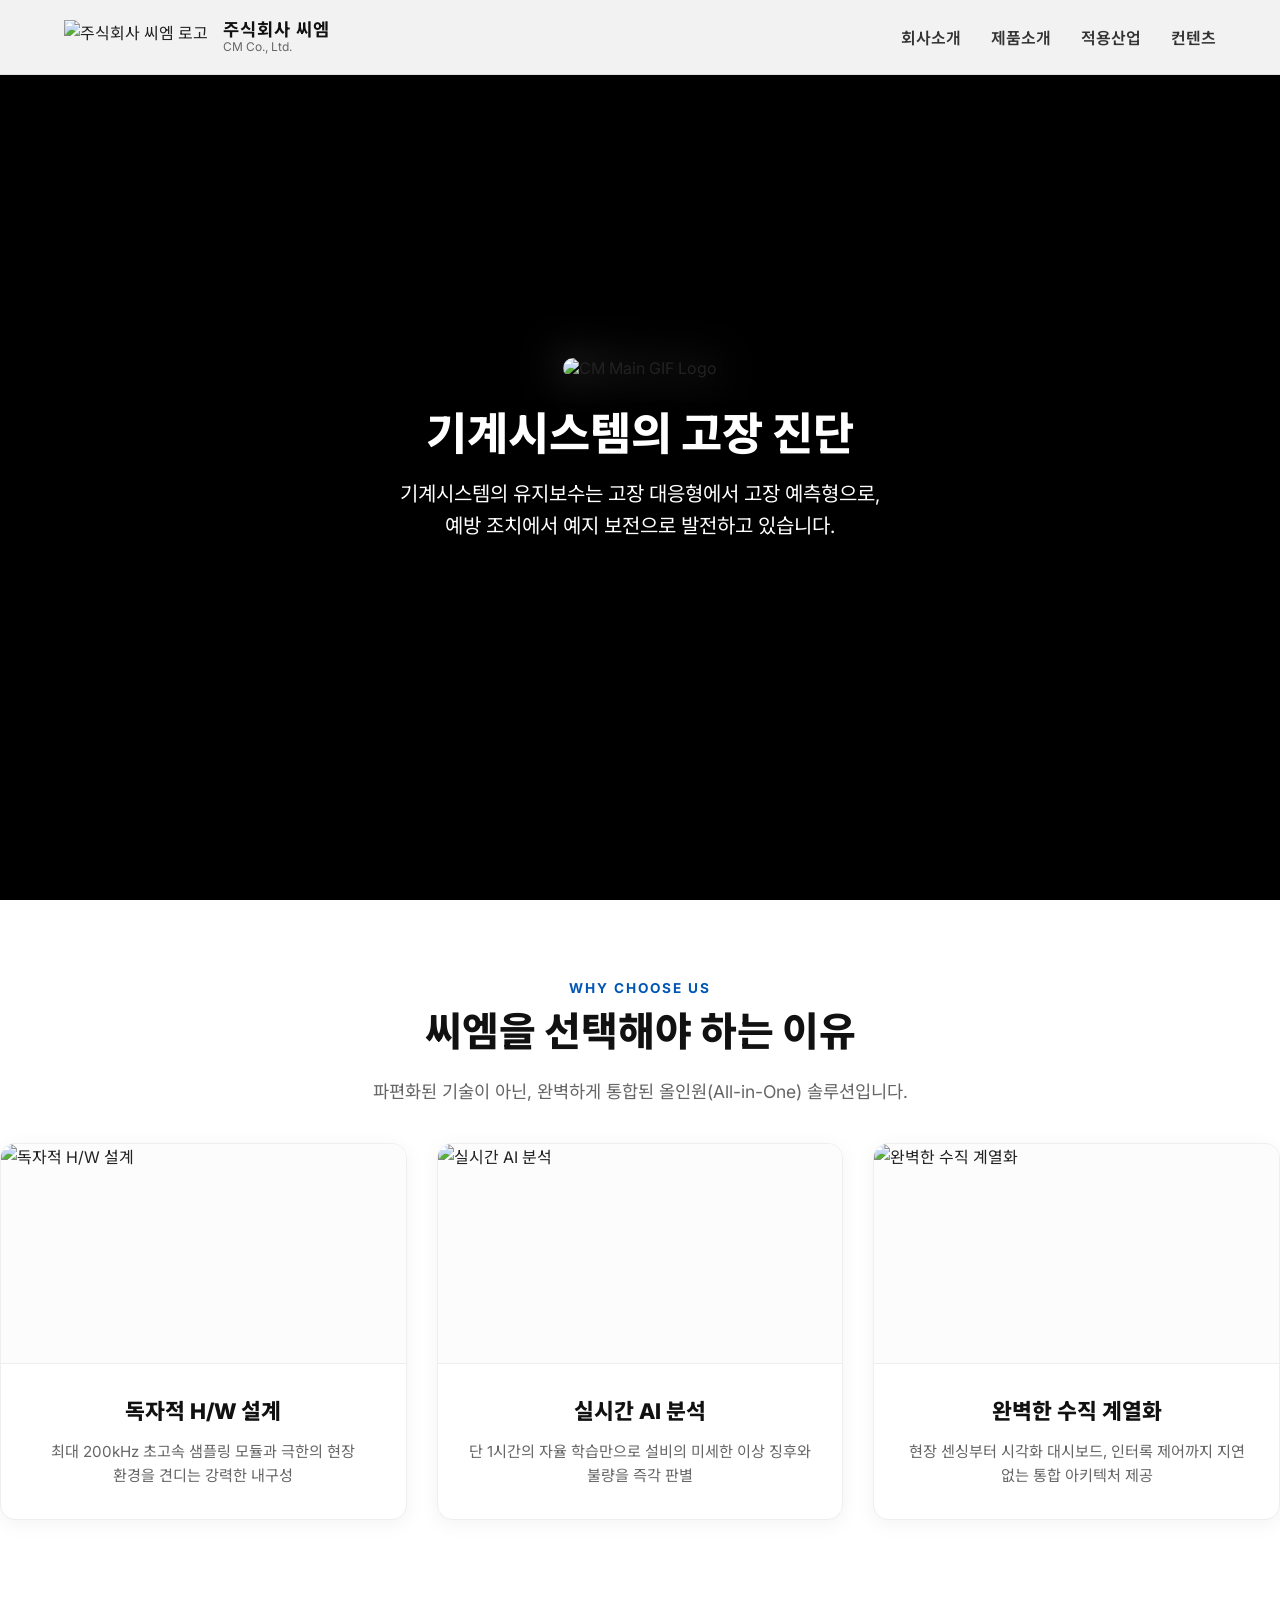
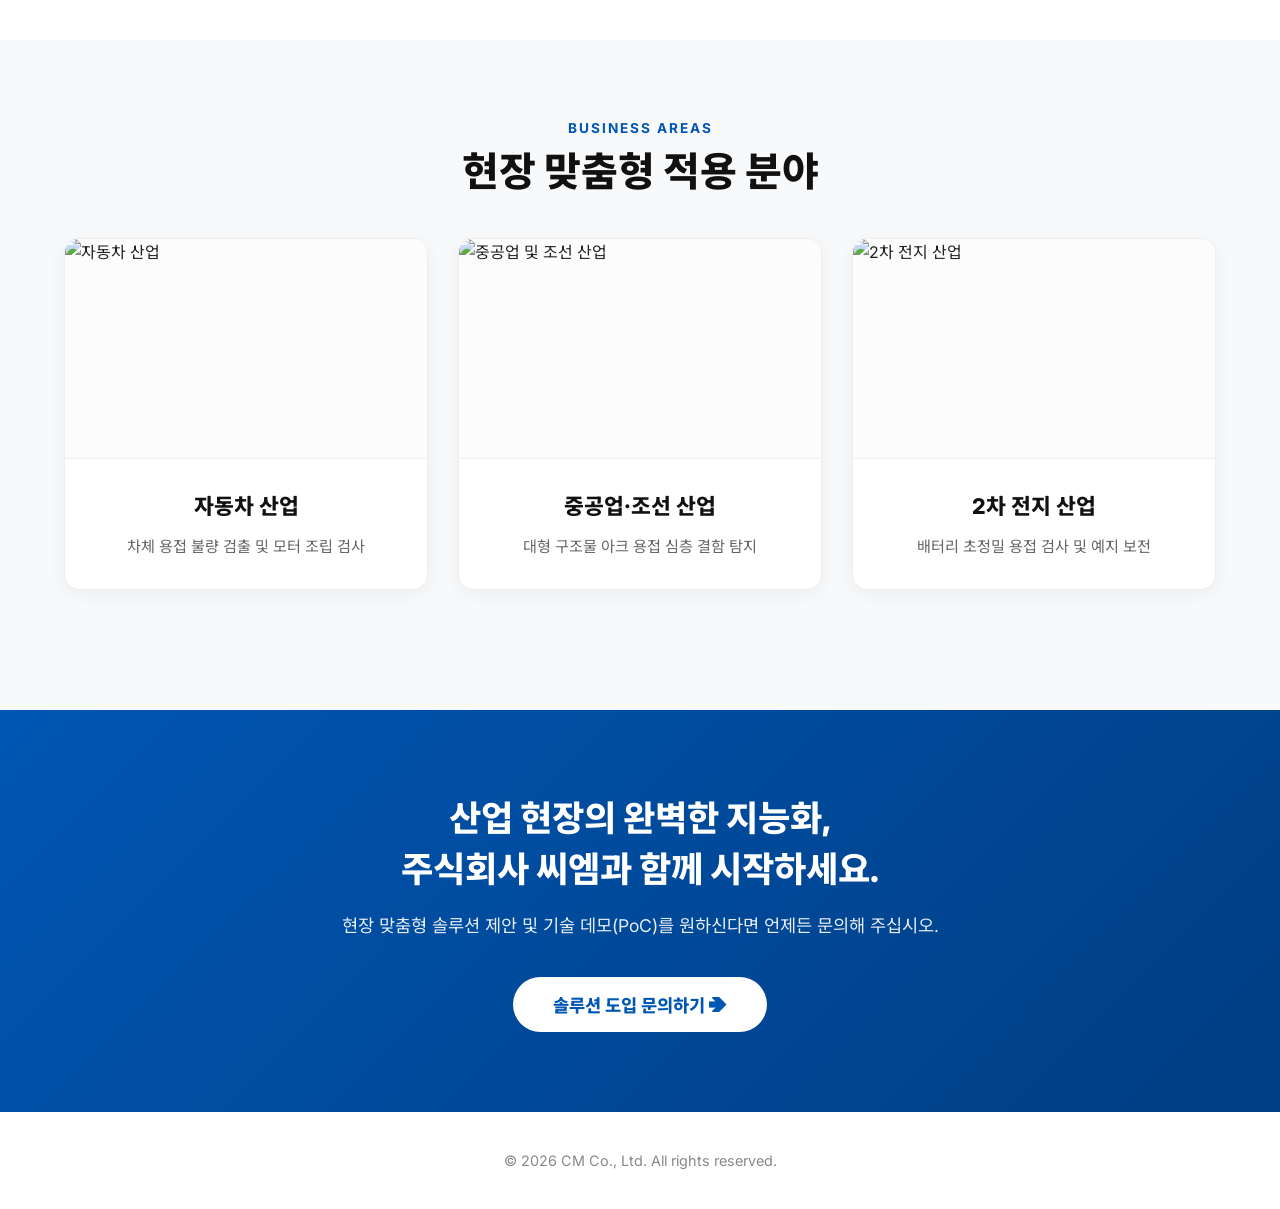
==== commit 7a0eea89: "Add files via upload" ====
--- a/index.html
+++ b/index.html
@@ -10,22 +10,17 @@
     .main-section { padding: 80px 0; }
     .bg-light { background-color: #f8f9fa; }
     
-    /* 신뢰의 띠 */
-    .trust-banner { display: flex; justify-content: center; align-items: center; gap: 50px; flex-wrap: wrap; padding: 40px 5%; background: #fff; border-bottom: 1px solid #eee; }
-    .trust-item { font-size: 1.2rem; font-weight: 800; color: #cbd2d9; letter-spacing: 1px; transition: color 0.3s; cursor: default; }
-    .trust-item:hover { color: var(--accent); }
+    /* 1. 이미지 카드 공통 스타일 (핵심 가치 & 산업 갤러리 모두 사용) */
+    .image-card { padding: 0; overflow: hidden; border: 1px solid #eee; background: #fff; border-radius: 15px; box-shadow: var(--shadow-light); transition: 0.3s; display: flex; flex-direction: column; text-decoration: none; color: inherit; }
+    .image-card:hover { transform: translateY(-5px); box-shadow: var(--shadow-hover); border-color: var(--accent); }
+    .image-wrap { width: 100%; height: 220px; overflow: hidden; border-bottom: 1px solid #eee; background-color: #fcfcfc; }
+    .image-wrap img { width: 100%; height: 100%; object-fit: cover; transition: transform 0.5s; }
+    .image-card:hover .image-wrap img { transform: scale(1.05); }
+    .image-card-body { padding: 30px; text-align: center; display: flex; flex-direction: column; flex-grow: 1; }
+    .image-card-body h4 { color: #111; font-size: 1.35rem; font-weight: 800; margin-bottom: 15px; word-break: keep-all; }
+    .image-card-body p { color: #666; font-size: 0.95rem; line-height: 1.6; margin-bottom: 0; word-break: keep-all; }
     
-    /* 산업 갤러리 카드 */
-    .industry-card { padding: 0; overflow: hidden; border: none; background: #fff; border-radius: 15px; box-shadow: var(--shadow-light); transition: 0.3s; display: block; }
-    .industry-card:hover { transform: translateY(-5px); box-shadow: var(--shadow-hover); }
-    .industry-img-wrap { width: 100%; height: 220px; overflow: hidden; }
-    .industry-img-wrap img { width: 100%; height: 100%; object-fit: cover; transition: transform 0.5s; }
-    .industry-card:hover .industry-img-wrap img { transform: scale(1.05); }
-    .industry-card-body { padding: 30px; text-align: center; }
-    .industry-card-body h4 { color: #111; font-size: 1.3rem; font-weight: 800; margin-bottom: 10px; }
-    .industry-card-body p { color: #666; font-size: 0.95rem; line-height: 1.5; margin-bottom: 0; }
-    
-    /* 빠른 문의 배너 (CTA) */
+    /* 2. 빠른 문의 배너 (CTA) */
     .cta-banner { background: linear-gradient(135deg, var(--accent) 0%, #003d82 100%); color: #fff; padding: 80px 5%; text-align: center; }
     .cta-banner h2 { font-size: 2.2rem; font-weight: 800; margin-bottom: 20px; color: #fff; }
     .cta-banner p { font-size: 1.1rem; opacity: 0.9; margin-bottom: 40px; }
@@ -35,11 +30,12 @@
     /* 모바일 대응 */
     @media (max-width: 768px) {
       .main-section { padding: 50px 0; }
-      .trust-banner { gap: 20px; padding: 30px 5%; }
-      .trust-item { font-size: 0.95rem; }
       .cta-banner { padding: 60px 5%; }
       .cta-banner h2 { font-size: 1.6rem; }
       .btn-white { font-size: 1rem; padding: 12px 30px; }
+      .image-wrap { height: 200px; }
+      .image-card-body { padding: 25px 20px; }
+      .image-card-body h4 { font-size: 1.25rem; }
     }
   </style>
 </head>
@@ -84,35 +80,34 @@
     </div>
   </section>
 
-  <div class="trust-banner">
-    <span class="trust-item">ISO 9001</span>
-    <span class="trust-item">ISO 14001</span>
-    <span class="trust-item">Inno-Biz 인증</span>
-    <span class="trust-item">KC 인증</span>
-    <span class="trust-item">CE 인증</span>
-  </div>
-
   <section class="main-section container">
     <div class="section-head center">
       <span class="section-tag">WHY CHOOSE US</span>
       <h2 class="main-title">씨엠을 선택해야 하는 이유</h2>
       <p style="color: #666; font-size: 1.1rem; margin-top: 15px;">파편화된 기술이 아닌, 완벽하게 통합된 올인원(All-in-One) 솔루션입니다.</p>
     </div>
+    
     <div class="grid-3">
-      <div class="info-card" style="text-align: center;">
-        <span style="font-size: 2.5rem; display: block; margin-bottom: 15px;">📡</span>
-        <h4 style="color: #111;">독자적 H/W 설계</h4>
-        <p>최대 200kHz 초고속 샘플링 모듈과 극한의 현장 환경을 견디는 강력한 내구성</p>
+      <div class="image-card">
+        <div class="image-wrap"><img src="https://i.imgur.com/IMWv841.jpeg" alt="독자적 H/W 설계"></div>
+        <div class="image-card-body">
+          <h4>독자적 H/W 설계</h4>
+          <p>최대 200kHz 초고속 샘플링 모듈과 극한의 현장 환경을 견디는 강력한 내구성</p>
+        </div>
       </div>
-      <div class="info-card" style="text-align: center;">
-        <span style="font-size: 2.5rem; display: block; margin-bottom: 15px;">🧠</span>
-        <h4 style="color: #111;">실시간 AI 분석</h4>
-        <p>단 1시간의 자율 학습만으로 설비의 미세한 이상 징후와 불량을 즉각 판별</p>
+      <div class="image-card">
+        <div class="image-wrap"><img src="https://i.imgur.com/5uMryPI.png" alt="실시간 AI 분석"></div>
+        <div class="image-card-body">
+          <h4>실시간 AI 분석</h4>
+          <p>단 1시간의 자율 학습만으로 설비의 미세한 이상 징후와 불량을 즉각 판별</p>
+        </div>
       </div>
-      <div class="info-card" style="text-align: center;">
-        <span style="font-size: 2.5rem; display: block; margin-bottom: 15px;">⚙️</span>
-        <h4 style="color: #111;">완벽한 수직 계열화</h4>
-        <p>현장 센싱부터 시각화 대시보드, 인터록 제어까지 지연 없는 통합 아키텍처 제공</p>
+      <div class="image-card">
+        <div class="image-wrap"><img src="https://i.imgur.com/VkwOsd1.jpeg" alt="완벽한 수직 계열화"></div>
+        <div class="image-card-body">
+          <h4>완벽한 수직 계열화</h4>
+          <p>현장 센싱부터 시각화 대시보드, 인터록 제어까지 지연 없는 통합 아키텍처 제공</p>
+        </div>
       </div>
     </div>
   </section>
@@ -123,18 +118,28 @@
         <span class="section-tag">BUSINESS AREAS</span>
         <h2 class="main-title">현장 맞춤형 적용 분야</h2>
       </div>
+      
       <div class="grid-3">
-        <a href="industry.html" class="industry-card">
-          <div class="industry-img-wrap"><img src="https://images.unsplash.com/photo-1563720225384-9c0f1b51e944?auto=format&fit=crop&w=600&q=80" alt="자동차 산업"></div>
-          <div class="industry-card-body"><h4>자동차 산업</h4><p>차체 용접 불량 검출 및 모터 조립 검사</p></div>
+        <a href="industry.html" class="image-card">
+          <div class="image-wrap"><img src="https://i.imgur.com/ME4TZhs.jpeg" alt="자동차 산업"></div>
+          <div class="image-card-body">
+            <h4>자동차 산업</h4>
+            <p>차체 용접 불량 검출 및 모터 조립 검사</p>
+          </div>
         </a>
-        <a href="industry.html" class="industry-card">
-          <div class="industry-img-wrap"><img src="https://images.unsplash.com/photo-1581091226825-a6a2a5aee158?auto=format&fit=crop&w=600&q=80" alt="중공업 및 조선 산업"></div>
-          <div class="industry-card-body"><h4>중공업·조선 산업</h4><p>대형 구조물 아크 용접 심층 결함 탐지</p></div>
+        <a href="industry.html" class="image-card">
+          <div class="image-wrap"><img src="https://i.imgur.com/LT8vVlh.jpeg" alt="중공업 및 조선 산업"></div>
+          <div class="image-card-body">
+            <h4>중공업·조선 산업</h4>
+            <p>대형 구조물 아크 용접 심층 결함 탐지</p>
+          </div>
         </a>
-        <a href="industry.html" class="industry-card">
-          <div class="industry-img-wrap"><img src="https://images.unsplash.com/photo-1620501534394-436f5b9d3658?auto=format&fit=crop&w=600&q=80" alt="2차 전지 산업"></div>
-          <div class="industry-card-body"><h4>2차 전지 산업</h4><p>배터리 초정밀 용접 검사 및 예지 보전</p></div>
+        <a href="industry.html" class="image-card">
+          <div class="image-wrap"><img src="https://i.imgur.com/IQiK4Qs.jpeg" alt="2차 전지 산업"></div>
+          <div class="image-card-body">
+            <h4>2차 전지 산업</h4>
+            <p>배터리 초정밀 용접 검사 및 예지 보전</p>
+          </div>
         </a>
       </div>
     </div>
@@ -151,6 +156,7 @@
   <footer class="site-footer" style="margin-top: 0; border-top: none;"><p>&copy; 2026 CM Co., Ltd. All rights reserved.</p></footer>
 
   <script>
+    // 모바일 햄버거 메뉴 동작
     const menuToggleBtn = document.querySelector('.menu-toggle');
     const navMenu = document.querySelector('.site-nav');
     if(menuToggleBtn && navMenu) {
@@ -160,6 +166,7 @@
       });
     }
 
+    // 모바일 비디오 강제 재생 트릭
     document.addEventListener("DOMContentLoaded", function() {
       const video = document.getElementById('bg-video');
       if (video) {
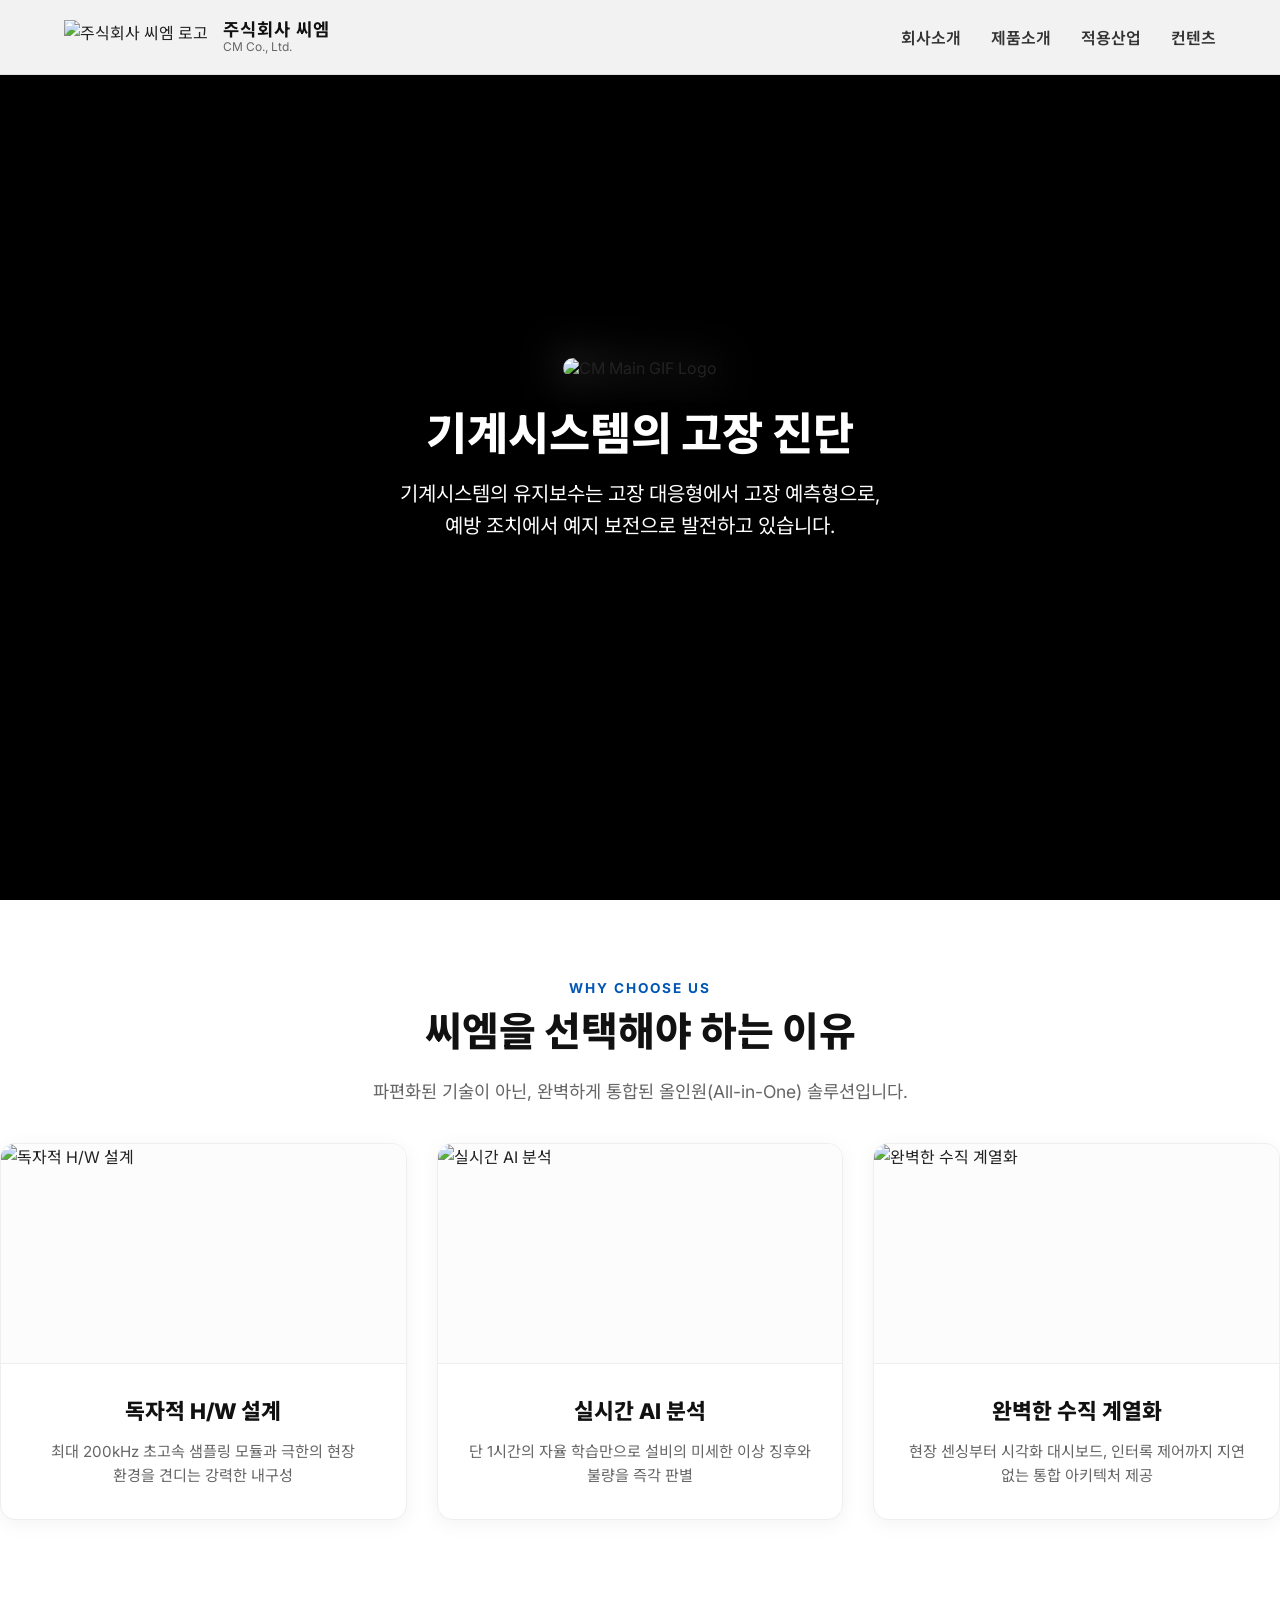
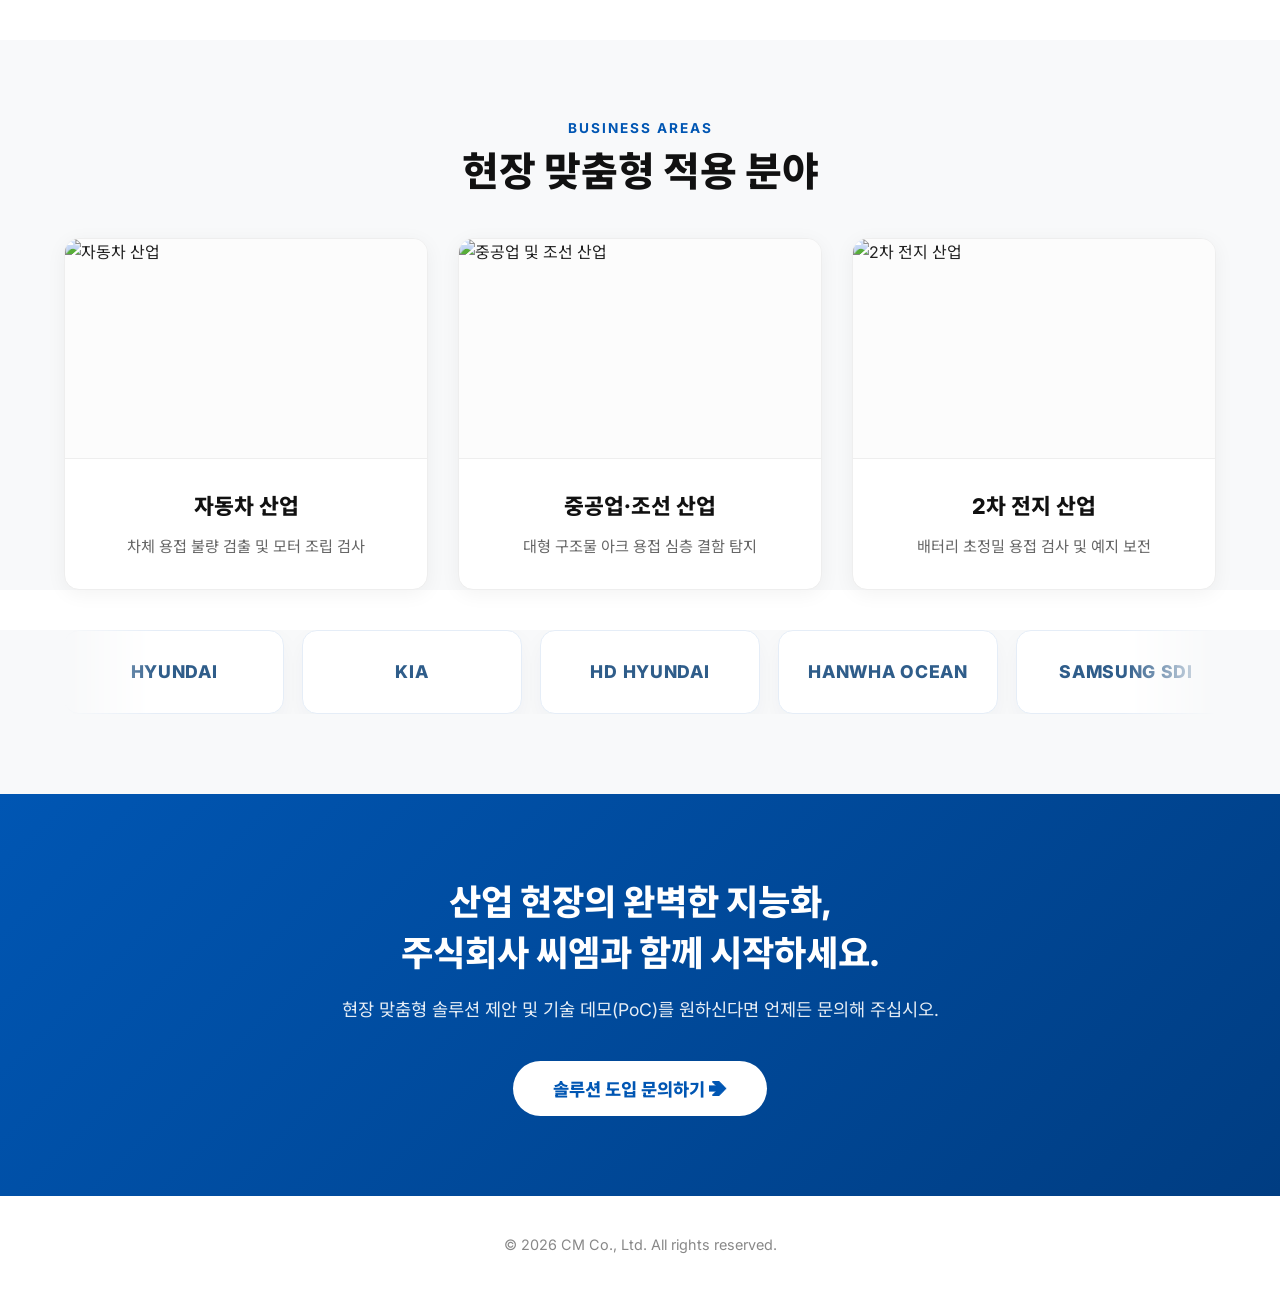
==== commit df9db0a6: "Add files via upload" ====
--- a/index.html
+++ b/index.html
@@ -10,7 +10,7 @@
     .main-section { padding: 80px 0; }
     .bg-light { background-color: #f8f9fa; }
     
-    /* 1. 이미지 카드 공통 스타일 (핵심 가치 & 산업 갤러리 모두 사용) */
+    /* 이미지 카드 공통 스타일 */
     .image-card { padding: 0; overflow: hidden; border: 1px solid #eee; background: #fff; border-radius: 15px; box-shadow: var(--shadow-light); transition: 0.3s; display: flex; flex-direction: column; text-decoration: none; color: inherit; }
     .image-card:hover { transform: translateY(-5px); box-shadow: var(--shadow-hover); border-color: var(--accent); }
     .image-wrap { width: 100%; height: 220px; overflow: hidden; border-bottom: 1px solid #eee; background-color: #fcfcfc; }
@@ -20,7 +20,24 @@
     .image-card-body h4 { color: #111; font-size: 1.35rem; font-weight: 800; margin-bottom: 15px; word-break: keep-all; }
     .image-card-body p { color: #666; font-size: 0.95rem; line-height: 1.6; margin-bottom: 0; word-break: keep-all; }
     
-    /* 2. 빠른 문의 배너 (CTA) */
+    /* 🔥 무한 롤링 파트너사 (텍스트 제거 및 간격 최적화) */
+    .industry-logo-marquee { padding: 0 0 80px 0; background: #f8f9fa; }
+    .logo-marquee { position: relative; overflow: hidden; width: 100%; mask-image: linear-gradient(to right, transparent, black 8%, black 92%, transparent); -webkit-mask-image: linear-gradient(to right, transparent, black 8%, black 92%, transparent); }
+    .logo-track { display: flex; width: max-content; gap: 18px; animation: marqueeMove 30s linear infinite; }
+    .logo-marquee:hover .logo-track { animation-play-state: paused; }
+    .logo-item { min-width: 220px; height: 84px; padding: 0 28px; display: flex; align-items: center; justify-content: center; background: white; border: 1px solid #e5edf7; border-radius: 15px; box-shadow: 0 10px 25px rgba(26, 53, 86, 0.04); font-size: 1.1rem; font-weight: 800; color: #2f5d8a; letter-spacing: 0.04em; white-space: nowrap; transition: 0.3s; }
+    .logo-item:hover { transform: translateY(-3px); box-shadow: 0 15px 30px rgba(26, 53, 86, 0.08); border-color: var(--accent); }
+    
+    /* 추후 로고 이미지 적용 시 효과 */
+    .logo-item img { max-width: 140px; max-height: 34px; object-fit: contain; filter: grayscale(100%); opacity: 0.7; transition: all 0.3s ease; }
+    .logo-item:hover img { filter: grayscale(0%); opacity: 1; }
+    
+    @keyframes marqueeMove {
+      0% { transform: translateX(0); }
+      100% { transform: translateX(-50%); }
+    }
+
+    /* 빠른 문의 배너 (CTA) */
     .cta-banner { background: linear-gradient(135deg, var(--accent) 0%, #003d82 100%); color: #fff; padding: 80px 5%; text-align: center; }
     .cta-banner h2 { font-size: 2.2rem; font-weight: 800; margin-bottom: 20px; color: #fff; }
     .cta-banner p { font-size: 1.1rem; opacity: 0.9; margin-bottom: 40px; }
@@ -30,12 +47,14 @@
     /* 모바일 대응 */
     @media (max-width: 768px) {
       .main-section { padding: 50px 0; }
+      .industry-logo-marquee { padding: 0 0 50px 0; }
       .cta-banner { padding: 60px 5%; }
       .cta-banner h2 { font-size: 1.6rem; }
       .btn-white { font-size: 1rem; padding: 12px 30px; }
       .image-wrap { height: 200px; }
       .image-card-body { padding: 25px 20px; }
       .image-card-body h4 { font-size: 1.25rem; }
+      .logo-item { min-width: 180px; height: 70px; font-size: 0.95rem; }
     }
   </style>
 </head>
@@ -112,14 +131,14 @@
     </div>
   </section>
 
-  <section class="main-section bg-light">
+  <section class="main-section bg-light" style="padding-bottom: 0;">
     <div class="container">
       <div class="section-head center">
         <span class="section-tag">BUSINESS AREAS</span>
         <h2 class="main-title">현장 맞춤형 적용 분야</h2>
       </div>
       
-      <div class="grid-3">
+      <div class="grid-3" style="margin-bottom: 40px;">
         <a href="industry.html" class="image-card">
           <div class="image-wrap"><img src="https://i.imgur.com/ME4TZhs.jpeg" alt="자동차 산업"></div>
           <div class="image-card-body">
@@ -145,6 +164,32 @@
     </div>
   </section>
 
+  <section class="industry-logo-marquee">
+    <div class="container">
+      <div class="logo-marquee">
+        <div class="logo-track">
+          <div class="logo-item">HYUNDAI</div>
+          <div class="logo-item">KIA</div>
+          <div class="logo-item">HD HYUNDAI</div>
+          <div class="logo-item">HANWHA OCEAN</div>
+          <div class="logo-item">SAMSUNG SDI</div>
+          <div class="logo-item">LG ENERGY SOLUTION</div>
+          <div class="logo-item">SK ON</div>
+          <div class="logo-item">POSCO FUTURE M</div>
+
+          <div class="logo-item">HYUNDAI</div>
+          <div class="logo-item">KIA</div>
+          <div class="logo-item">HD HYUNDAI</div>
+          <div class="logo-item">HANWHA OCEAN</div>
+          <div class="logo-item">SAMSUNG SDI</div>
+          <div class="logo-item">LG ENERGY SOLUTION</div>
+          <div class="logo-item">SK ON</div>
+          <div class="logo-item">POSCO FUTURE M</div>
+        </div>
+      </div>
+    </div>
+  </section>
+
   <section class="cta-banner">
     <div class="container">
       <h2>산업 현장의 완벽한 지능화,<br>주식회사 씨엠과 함께 시작하세요.</h2>
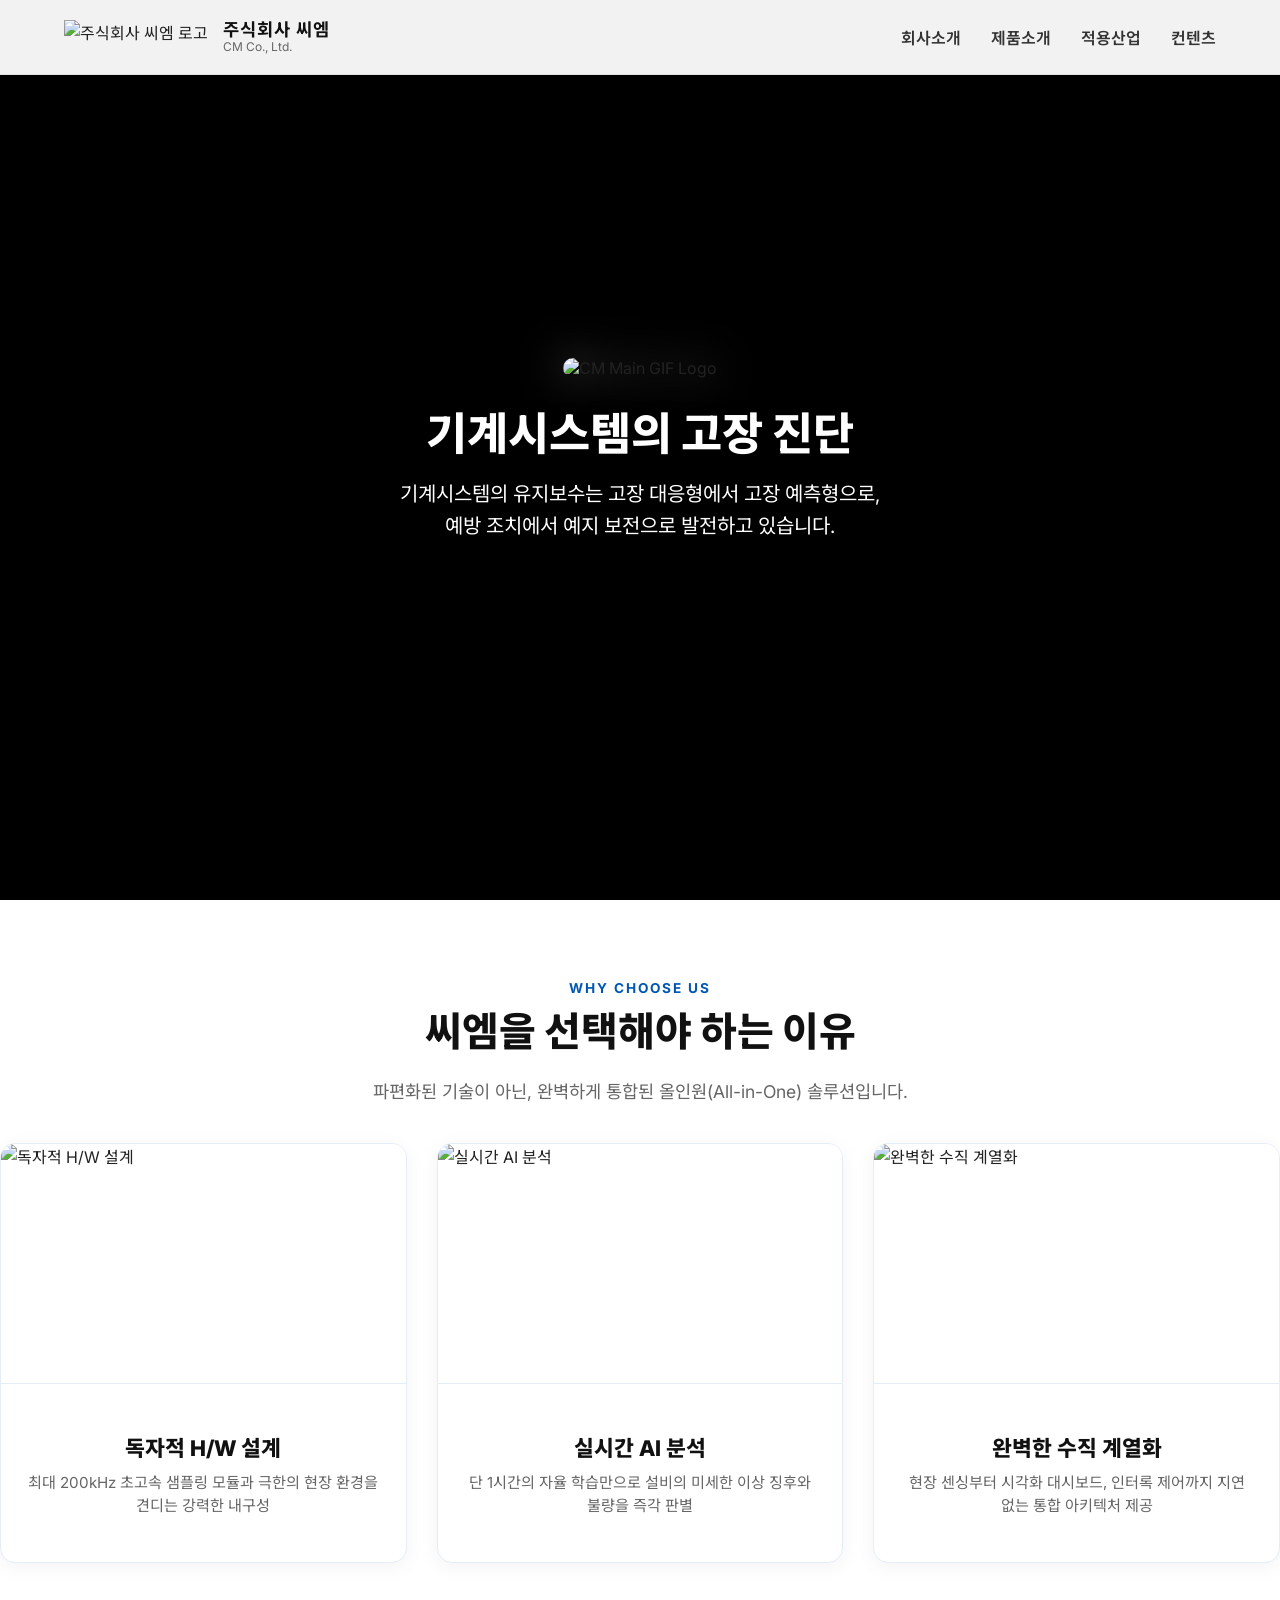
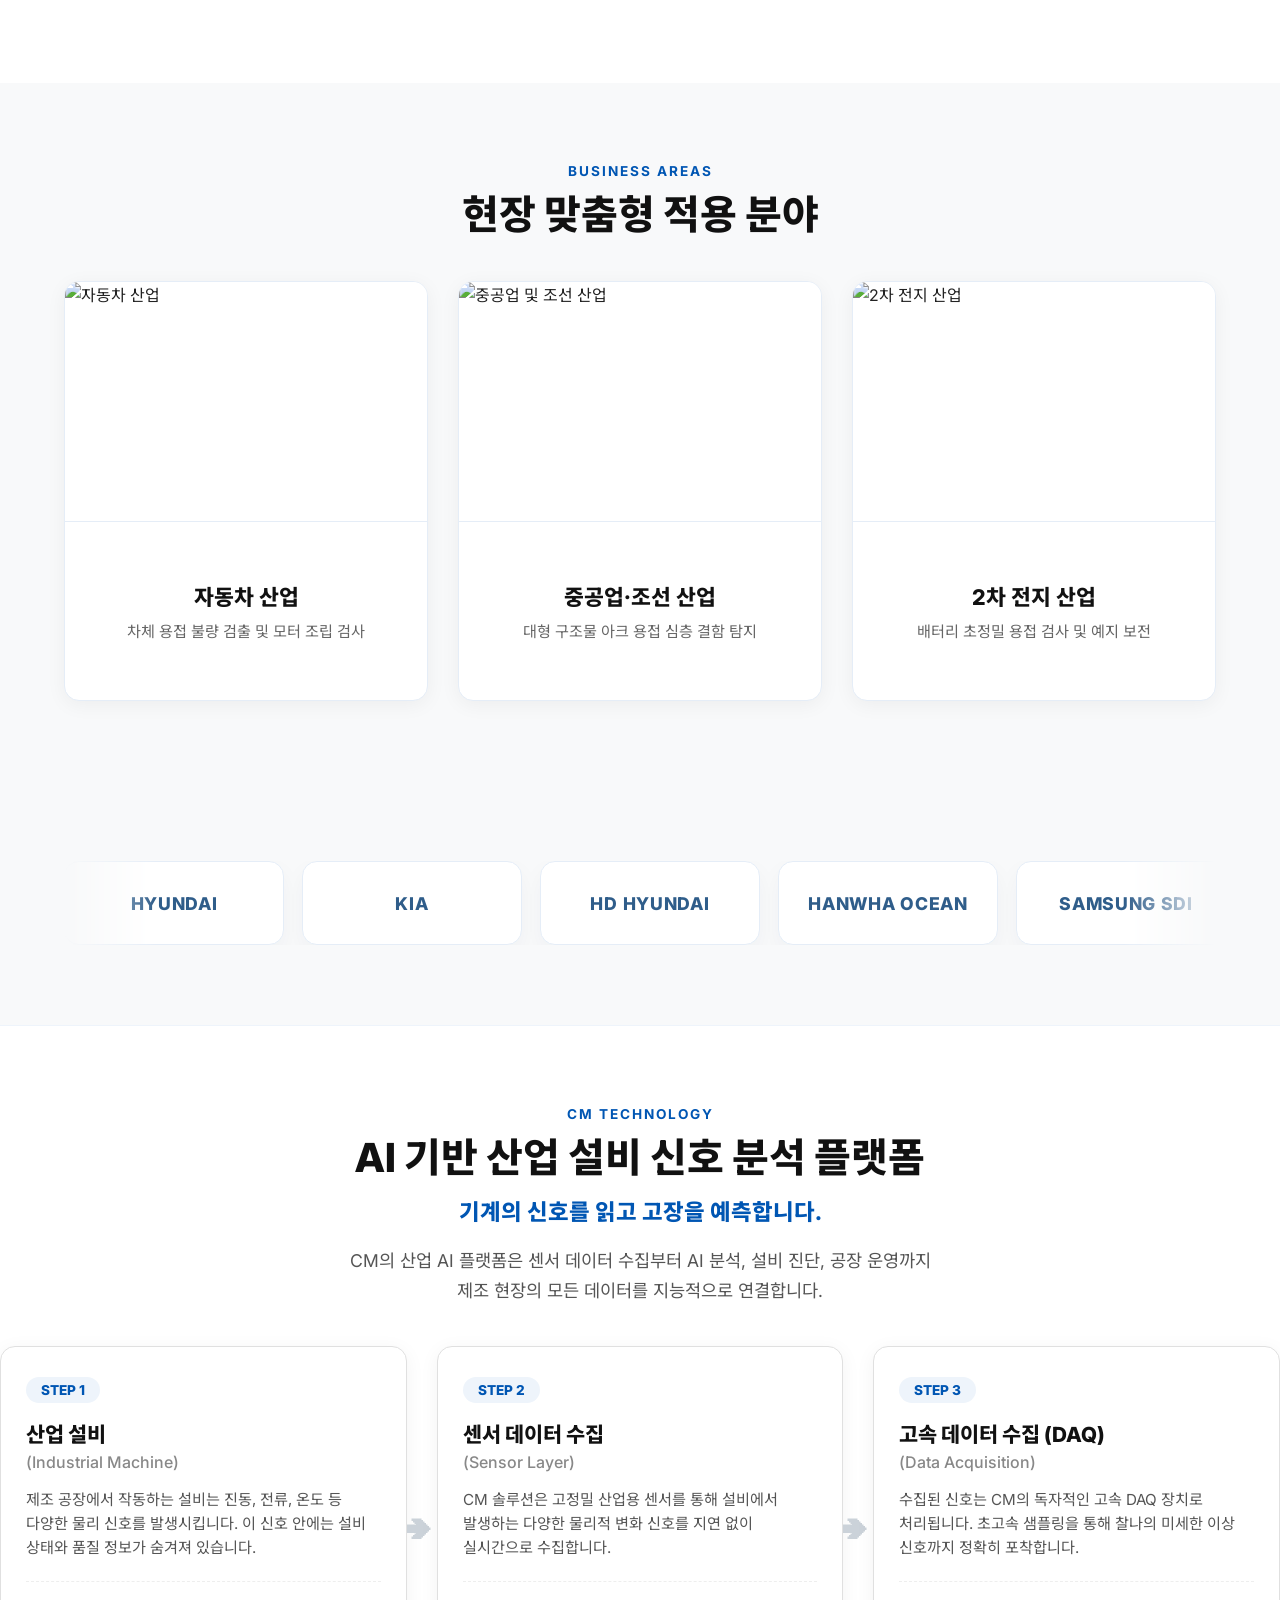
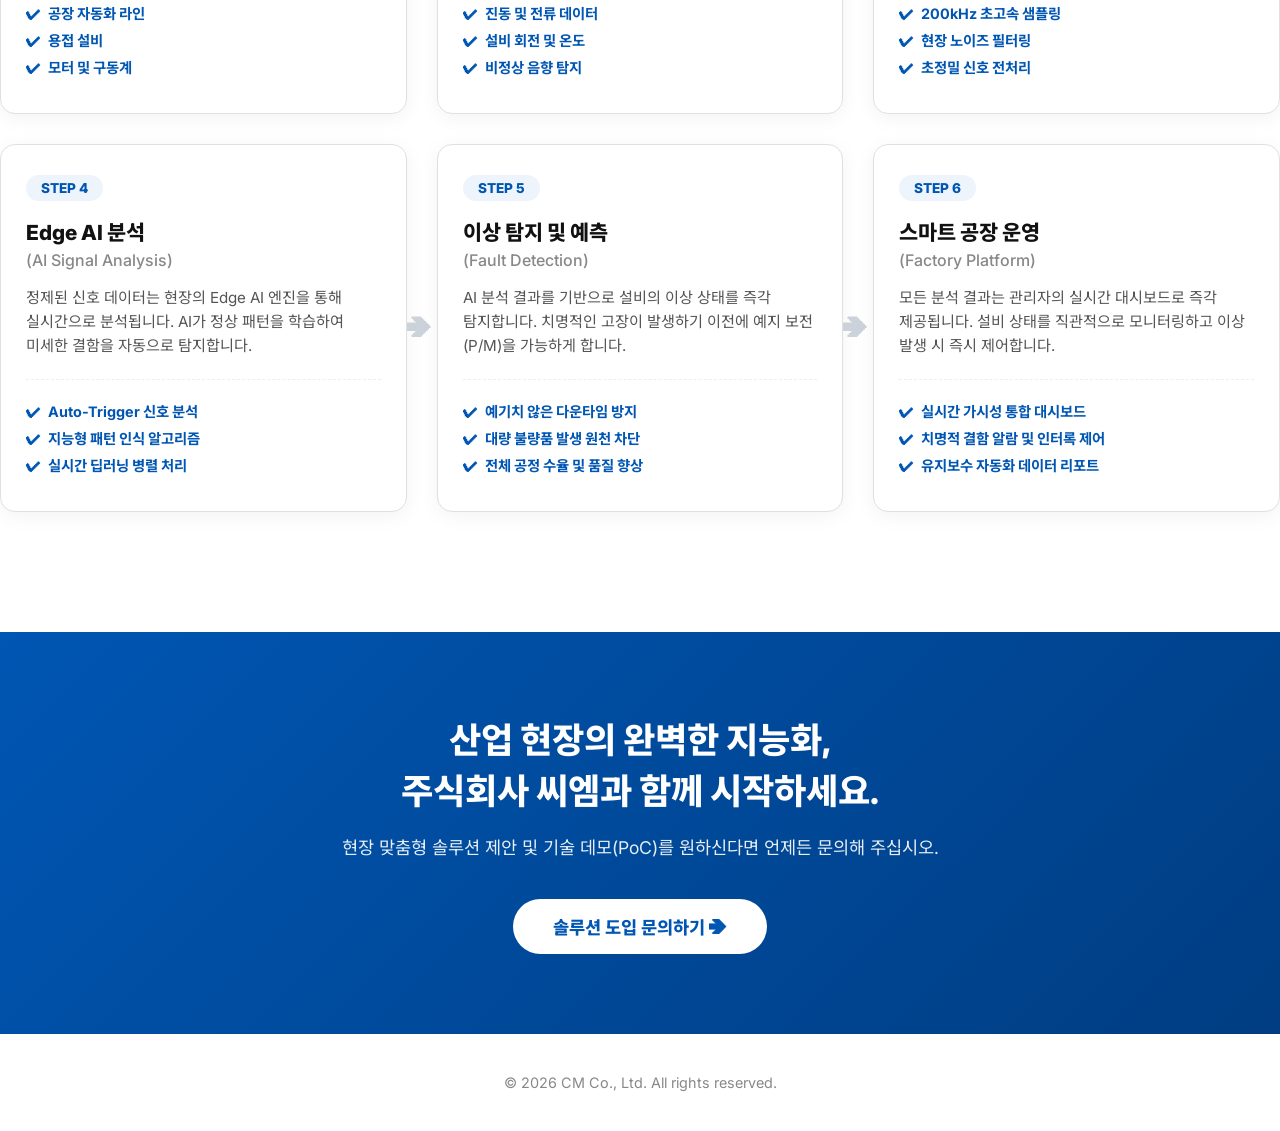
==== commit 438e9f37: "Add files via upload" ====
--- a/index.html
+++ b/index.html
@@ -10,25 +10,57 @@
     .main-section { padding: 80px 0; }
     .bg-light { background-color: #f8f9fa; }
     
-    /* 이미지 카드 공통 스타일 */
-    .image-card { padding: 0; overflow: hidden; border: 1px solid #eee; background: #fff; border-radius: 15px; box-shadow: var(--shadow-light); transition: 0.3s; display: flex; flex-direction: column; text-decoration: none; color: inherit; }
-    .image-card:hover { transform: translateY(-5px); box-shadow: var(--shadow-hover); border-color: var(--accent); }
-    .image-wrap { width: 100%; height: 220px; overflow: hidden; border-bottom: 1px solid #eee; background-color: #fcfcfc; }
+    /* 🔥 1. 이미지 카드 공통 스타일 */
+    .image-card { 
+      padding: 0; overflow: hidden; border: 1px solid #e5edf7; background: #fff; 
+      border-radius: 15px; box-shadow: var(--shadow-light); 
+      display: flex; flex-direction: column; text-decoration: none; color: inherit; 
+      height: 420px; 
+      /* 3D 효과를 위한 설정 */
+      transform-style: preserve-3d; 
+      transition: box-shadow 0.3s, border-color 0.3s;
+    }
+    /* JS에서 각도 조절을 하므로 CSS hover transform은 그림자와 테두리만 남깁니다 */
+    .image-card:hover { box-shadow: 0 20px 40px rgba(0,86,179,0.15); border-color: var(--accent); z-index: 10; }
+    
+    .image-wrap { width: 100%; height: 240px; flex-shrink: 0; overflow: hidden; border-bottom: 1px solid #e5edf7; background-color: #fff; }
     .image-wrap img { width: 100%; height: 100%; object-fit: cover; transition: transform 0.5s; }
     .image-card:hover .image-wrap img { transform: scale(1.05); }
-    .image-card-body { padding: 30px; text-align: center; display: flex; flex-direction: column; flex-grow: 1; }
-    .image-card-body h4 { color: #111; font-size: 1.35rem; font-weight: 800; margin-bottom: 15px; word-break: keep-all; }
-    .image-card-body p { color: #666; font-size: 0.95rem; line-height: 1.6; margin-bottom: 0; word-break: keep-all; }
-    
-    /* 🔥 무한 롤링 파트너사 (텍스트 제거 및 간격 최적화) */
-    .industry-logo-marquee { padding: 0 0 80px 0; background: #f8f9fa; }
+    
+    .image-card-body { 
+      padding: 0 20px; text-align: center; display: flex; flex-direction: column; 
+      justify-content: center; height: 180px; flex-shrink: 0; 
+      /* 3D 효과 시 글씨가 살짝 튀어나와 보이게 하는 마법 */
+      transform: translateZ(30px);
+    }
+    .image-card-body h4 { color: #111; font-size: 1.35rem; font-weight: 800; margin-bottom: 10px; word-break: keep-all; }
+    .image-card-body p { color: #666; font-size: 0.95rem; line-height: 1.5; margin-bottom: 0; word-break: keep-all; }
+
+    /* CM TECHNOLOGY (6단계 카드) 스타일 */
+    .tech-flow-wrap { position: relative; }
+    .tech-card::after { 
+      content: '➔'; position: absolute; top: 50%; right: -25px; transform: translateY(-50%); 
+      color: #cbd2d9; font-size: 1.5rem; font-weight: bold; transition: 0.3s; 
+    }
+    .tech-card:nth-child(3)::after, .tech-card:last-child::after { display: none; }
+    .tech-card:hover::after { color: var(--accent); }
+
+    .tech-card { background: #fff; border: 1px solid var(--card-border); border-radius: 15px; padding: 30px 25px; box-shadow: var(--shadow-light); transition: 0.3s; display: flex; flex-direction: column; position: relative; height: 100%; }
+    .tech-card:hover { transform: translateY(-5px); box-shadow: var(--shadow-hover); border-color: var(--accent); }
+    .step-badge { display: inline-block; background: #eef4fb; color: var(--accent); padding: 5px 15px; border-radius: 20px; font-size: 0.85rem; font-weight: 800; margin-bottom: 15px; width: max-content; }
+    .tech-card h4 { font-size: 1.3rem; color: #111; font-weight: 800; margin-bottom: 15px; word-break: keep-all; }
+    .tech-card p { color: #555; font-size: 0.95rem; line-height: 1.6; flex-grow: 1; word-break: keep-all; margin-bottom: 20px; }
+    .tech-points { border-top: 1px dashed #eee; padding-top: 20px; }
+    .tech-points span { display: block; color: var(--accent); font-weight: 700; font-size: 0.9rem; margin-bottom: 6px; }
+    .tech-points span::before { content: '✔ '; margin-right: 5px; }
+    
+    /* 무한 롤링 파트너사 */
+    .industry-logo-marquee { padding: 40px 0 80px 0; background: #f8f9fa; border-bottom: 1px solid #eef4fb; }
     .logo-marquee { position: relative; overflow: hidden; width: 100%; mask-image: linear-gradient(to right, transparent, black 8%, black 92%, transparent); -webkit-mask-image: linear-gradient(to right, transparent, black 8%, black 92%, transparent); }
     .logo-track { display: flex; width: max-content; gap: 18px; animation: marqueeMove 30s linear infinite; }
     .logo-marquee:hover .logo-track { animation-play-state: paused; }
     .logo-item { min-width: 220px; height: 84px; padding: 0 28px; display: flex; align-items: center; justify-content: center; background: white; border: 1px solid #e5edf7; border-radius: 15px; box-shadow: 0 10px 25px rgba(26, 53, 86, 0.04); font-size: 1.1rem; font-weight: 800; color: #2f5d8a; letter-spacing: 0.04em; white-space: nowrap; transition: 0.3s; }
     .logo-item:hover { transform: translateY(-3px); box-shadow: 0 15px 30px rgba(26, 53, 86, 0.08); border-color: var(--accent); }
-    
-    /* 추후 로고 이미지 적용 시 효과 */
     .logo-item img { max-width: 140px; max-height: 34px; object-fit: contain; filter: grayscale(100%); opacity: 0.7; transition: all 0.3s ease; }
     .logo-item:hover img { filter: grayscale(0%); opacity: 1; }
     
@@ -44,17 +76,30 @@
     .btn-white { display: inline-block; background: #fff; color: var(--accent); padding: 15px 40px; border-radius: 30px; font-weight: 800; font-size: 1.1rem; transition: transform 0.3s, box-shadow 0.3s; }
     .btn-white:hover { transform: translateY(-3px); box-shadow: 0 10px 20px rgba(0,0,0,0.2); }
     
-    /* 모바일 대응 */
+    /* 🔥 모바일 전용 (가로 스와이프 슬라이더 적용) */
     @media (max-width: 768px) {
       .main-section { padding: 50px 0; }
-      .industry-logo-marquee { padding: 0 0 50px 0; }
+      
+      /* 모바일에서는 산업 카드가 가로로 스크롤(스와이프) 되도록 설정 */
+      .mobile-slider { 
+        display: flex !important; flex-wrap: nowrap; overflow-x: auto; 
+        scroll-snap-type: x mandatory; gap: 15px !important; padding-bottom: 20px;
+        /* 스크롤바 숨기기 */
+        -ms-overflow-style: none; scrollbar-width: none; 
+      }
+      .mobile-slider::-webkit-scrollbar { display: none; }
+      .mobile-slider .image-card { 
+        min-width: 85vw; scroll-snap-align: center; flex-shrink: 0; 
+      }
+
+      .industry-logo-marquee { padding: 30px 0 50px 0; }
       .cta-banner { padding: 60px 5%; }
       .cta-banner h2 { font-size: 1.6rem; }
       .btn-white { font-size: 1rem; padding: 12px 30px; }
-      .image-wrap { height: 200px; }
-      .image-card-body { padding: 25px 20px; }
-      .image-card-body h4 { font-size: 1.25rem; }
       .logo-item { min-width: 180px; height: 70px; font-size: 0.95rem; }
+      .tech-card { padding: 25px 20px; }
+      .tech-card::after { top: auto; bottom: -25px; right: auto; left: 50%; transform: translateX(-50%) rotate(90deg); font-size: 1.2rem; }
+      .tech-card:nth-child(3)::after { display: block; }
     }
   </style>
 </head>
@@ -106,22 +151,22 @@
       <p style="color: #666; font-size: 1.1rem; margin-top: 15px;">파편화된 기술이 아닌, 완벽하게 통합된 올인원(All-in-One) 솔루션입니다.</p>
     </div>
     
-    <div class="grid-3">
-      <div class="image-card">
+    <div class="grid-3 mobile-slider">
+      <div class="image-card tilt-card">
         <div class="image-wrap"><img src="https://i.imgur.com/IMWv841.jpeg" alt="독자적 H/W 설계"></div>
         <div class="image-card-body">
           <h4>독자적 H/W 설계</h4>
           <p>최대 200kHz 초고속 샘플링 모듈과 극한의 현장 환경을 견디는 강력한 내구성</p>
         </div>
       </div>
-      <div class="image-card">
+      <div class="image-card tilt-card">
         <div class="image-wrap"><img src="https://i.imgur.com/5uMryPI.png" alt="실시간 AI 분석"></div>
         <div class="image-card-body">
           <h4>실시간 AI 분석</h4>
           <p>단 1시간의 자율 학습만으로 설비의 미세한 이상 징후와 불량을 즉각 판별</p>
         </div>
       </div>
-      <div class="image-card">
+      <div class="image-card tilt-card">
         <div class="image-wrap"><img src="https://i.imgur.com/VkwOsd1.jpeg" alt="완벽한 수직 계열화"></div>
         <div class="image-card-body">
           <h4>완벽한 수직 계열화</h4>
@@ -131,29 +176,29 @@
     </div>
   </section>
 
-  <section class="main-section bg-light" style="padding-bottom: 0;">
+  <section class="main-section bg-light">
     <div class="container">
       <div class="section-head center">
         <span class="section-tag">BUSINESS AREAS</span>
         <h2 class="main-title">현장 맞춤형 적용 분야</h2>
       </div>
       
-      <div class="grid-3" style="margin-bottom: 40px;">
-        <a href="industry.html" class="image-card">
+      <div class="grid-3 mobile-slider">
+        <a href="industry.html" class="image-card tilt-card">
           <div class="image-wrap"><img src="https://i.imgur.com/ME4TZhs.jpeg" alt="자동차 산업"></div>
           <div class="image-card-body">
             <h4>자동차 산업</h4>
             <p>차체 용접 불량 검출 및 모터 조립 검사</p>
           </div>
         </a>
-        <a href="industry.html" class="image-card">
+        <a href="industry.html" class="image-card tilt-card">
           <div class="image-wrap"><img src="https://i.imgur.com/LT8vVlh.jpeg" alt="중공업 및 조선 산업"></div>
           <div class="image-card-body">
             <h4>중공업·조선 산업</h4>
             <p>대형 구조물 아크 용접 심층 결함 탐지</p>
           </div>
         </a>
-        <a href="industry.html" class="image-card">
+        <a href="industry.html" class="image-card tilt-card">
           <div class="image-wrap"><img src="https://i.imgur.com/IQiK4Qs.jpeg" alt="2차 전지 산업"></div>
           <div class="image-card-body">
             <h4>2차 전지 산업</h4>
@@ -190,6 +235,57 @@
     </div>
   </section>
 
+  <section class="main-section container tech-flow-wrap">
+    <div class="section-head center">
+      <span class="section-tag">CM TECHNOLOGY</span>
+      <h2 class="main-title" style="margin-bottom: 10px;">AI 기반 산업 설비 신호 분석 플랫폼</h2>
+      <h3 style="color: var(--accent); font-weight: 800; font-size: 1.4rem; margin-bottom: 20px;">기계의 신호를 읽고 고장을 예측합니다.</h3>
+      <p style="color: #555; font-size: 1.1rem; line-height: 1.7; max-width: 800px; margin: 0 auto;">
+        CM의 산업 AI 플랫폼은 센서 데이터 수집부터 AI 분석, 설비 진단, 공장 운영까지<br>
+        제조 현장의 모든 데이터를 지능적으로 연결합니다.
+      </p>
+    </div>
+
+    <div class="grid-3">
+      <div class="tech-card">
+        <span class="step-badge">STEP 1</span>
+        <h4>산업 설비<br><span style="font-size:1rem; color:#888; font-weight:500;">(Industrial Machine)</span></h4>
+        <p>제조 공장에서 작동하는 설비는 진동, 전류, 온도 등 다양한 물리 신호를 발생시킵니다. 이 신호 안에는 설비 상태와 품질 정보가 숨겨져 있습니다.</p>
+        <div class="tech-points"><span>공장 자동화 라인</span><span>용접 설비</span><span>모터 및 구동계</span></div>
+      </div>
+      <div class="tech-card">
+        <span class="step-badge">STEP 2</span>
+        <h4>센서 데이터 수집<br><span style="font-size:1rem; color:#888; font-weight:500;">(Sensor Layer)</span></h4>
+        <p>CM 솔루션은 고정밀 산업용 센서를 통해 설비에서 발생하는 다양한 물리적 변화 신호를 지연 없이 실시간으로 수집합니다.</p>
+        <div class="tech-points"><span>진동 및 전류 데이터</span><span>설비 회전 및 온도</span><span>비정상 음향 탐지</span></div>
+      </div>
+      <div class="tech-card">
+        <span class="step-badge">STEP 3</span>
+        <h4>고속 데이터 수집 (DAQ)<br><span style="font-size:1rem; color:#888; font-weight:500;">(Data Acquisition)</span></h4>
+        <p>수집된 신호는 CM의 독자적인 고속 DAQ 장치로 처리됩니다. 초고속 샘플링을 통해 찰나의 미세한 이상 신호까지 정확히 포착합니다.</p>
+        <div class="tech-points"><span>200kHz 초고속 샘플링</span><span>현장 노이즈 필터링</span><span>초정밀 신호 전처리</span></div>
+      </div>
+      <div class="tech-card">
+        <span class="step-badge">STEP 4</span>
+        <h4>Edge AI 분석<br><span style="font-size:1rem; color:#888; font-weight:500;">(AI Signal Analysis)</span></h4>
+        <p>정제된 신호 데이터는 현장의 Edge AI 엔진을 통해 실시간으로 분석됩니다. AI가 정상 패턴을 학습하여 미세한 결함을 자동으로 탐지합니다.</p>
+        <div class="tech-points"><span>Auto-Trigger 신호 분석</span><span>지능형 패턴 인식 알고리즘</span><span>실시간 딥러닝 병렬 처리</span></div>
+      </div>
+      <div class="tech-card">
+        <span class="step-badge">STEP 5</span>
+        <h4>이상 탐지 및 예측<br><span style="font-size:1rem; color:#888; font-weight:500;">(Fault Detection)</span></h4>
+        <p>AI 분석 결과를 기반으로 설비의 이상 상태를 즉각 탐지합니다. 치명적인 고장이 발생하기 이전에 예지 보전(P/M)을 가능하게 합니다.</p>
+        <div class="tech-points"><span>예기치 않은 다운타임 방지</span><span>대량 불량품 발생 원천 차단</span><span>전체 공정 수율 및 품질 향상</span></div>
+      </div>
+      <div class="tech-card">
+        <span class="step-badge">STEP 6</span>
+        <h4>스마트 공장 운영<br><span style="font-size:1rem; color:#888; font-weight:500;">(Factory Platform)</span></h4>
+        <p>모든 분석 결과는 관리자의 실시간 대시보드로 즉각 제공됩니다. 설비 상태를 직관적으로 모니터링하고 이상 발생 시 즉시 제어합니다.</p>
+        <div class="tech-points"><span>실시간 가시성 통합 대시보드</span><span>치명적 결함 알람 및 인터록 제어</span><span>유지보수 자동화 데이터 리포트</span></div>
+      </div>
+    </div>
+  </section>
+
   <section class="cta-banner">
     <div class="container">
       <h2>산업 현장의 완벽한 지능화,<br>주식회사 씨엠과 함께 시작하세요.</h2>
@@ -201,7 +297,7 @@
   <footer class="site-footer" style="margin-top: 0; border-top: none;"><p>&copy; 2026 CM Co., Ltd. All rights reserved.</p></footer>
 
   <script>
-    // 모바일 햄버거 메뉴 동작
+    // 1. 모바일 햄버거 메뉴
     const menuToggleBtn = document.querySelector('.menu-toggle');
     const navMenu = document.querySelector('.site-nav');
     if(menuToggleBtn && navMenu) {
@@ -211,7 +307,7 @@
       });
     }
 
-    // 모바일 비디오 강제 재생 트릭
+    // 2. 비디오 강제 재생 트릭
     document.addEventListener("DOMContentLoaded", function() {
       const video = document.getElementById('bg-video');
       if (video) {
@@ -226,6 +322,42 @@
         }
       }
     });
+
+    // 🔥 3. 데스크탑 3D 틸트(Hover) 효과 자바스크립트
+    // (마우스를 올렸을 때 마우스 위치에 따라 카드가 입체적으로 기웁니다)
+    const tiltCards = document.querySelectorAll('.tilt-card');
+    
+    // 모바일 기기가 아닐 때만 3D 효과 작동 (성능 최적화)
+    if (window.innerWidth > 768) {
+      tiltCards.forEach(card => {
+        card.addEventListener('mousemove', e => {
+          const rect = card.getBoundingClientRect();
+          const x = e.clientX - rect.left; // 카드 내 마우스 X 좌표
+          const y = e.clientY - rect.top;  // 카드 내 마우스 Y 좌표
+          
+          const centerX = rect.width / 2;
+          const centerY = rect.height / 2;
+          
+          // 회전 각도 계산 (가운데를 기준으로 최대 8도까지 꺾임)
+          const rotateX = ((y - centerY) / centerY) * -8;
+          const rotateY = ((x - centerX) / centerX) * 8;
+          
+          // CSS 3D 변형 적용
+          card.style.transform = `perspective(1000px) rotateX(${rotateX}deg) rotateY(${rotateY}deg) scale3d(1.02, 1.02, 1.02)`;
+        });
+
+        // 마우스가 떠나면 원래대로 복구
+        card.addEventListener('mouseleave', () => {
+          card.style.transform = `perspective(1000px) rotateX(0deg) rotateY(0deg) scale3d(1, 1, 1)`;
+          card.style.transition = 'transform 0.5s ease, box-shadow 0.3s ease';
+        });
+
+        // 마우스가 들어올 때 부드럽게 시작
+        card.addEventListener('mouseenter', () => {
+          card.style.transition = 'transform 0.1s ease-out, box-shadow 0.3s ease';
+        });
+      });
+    }
   </script>
 </body>
 </html>
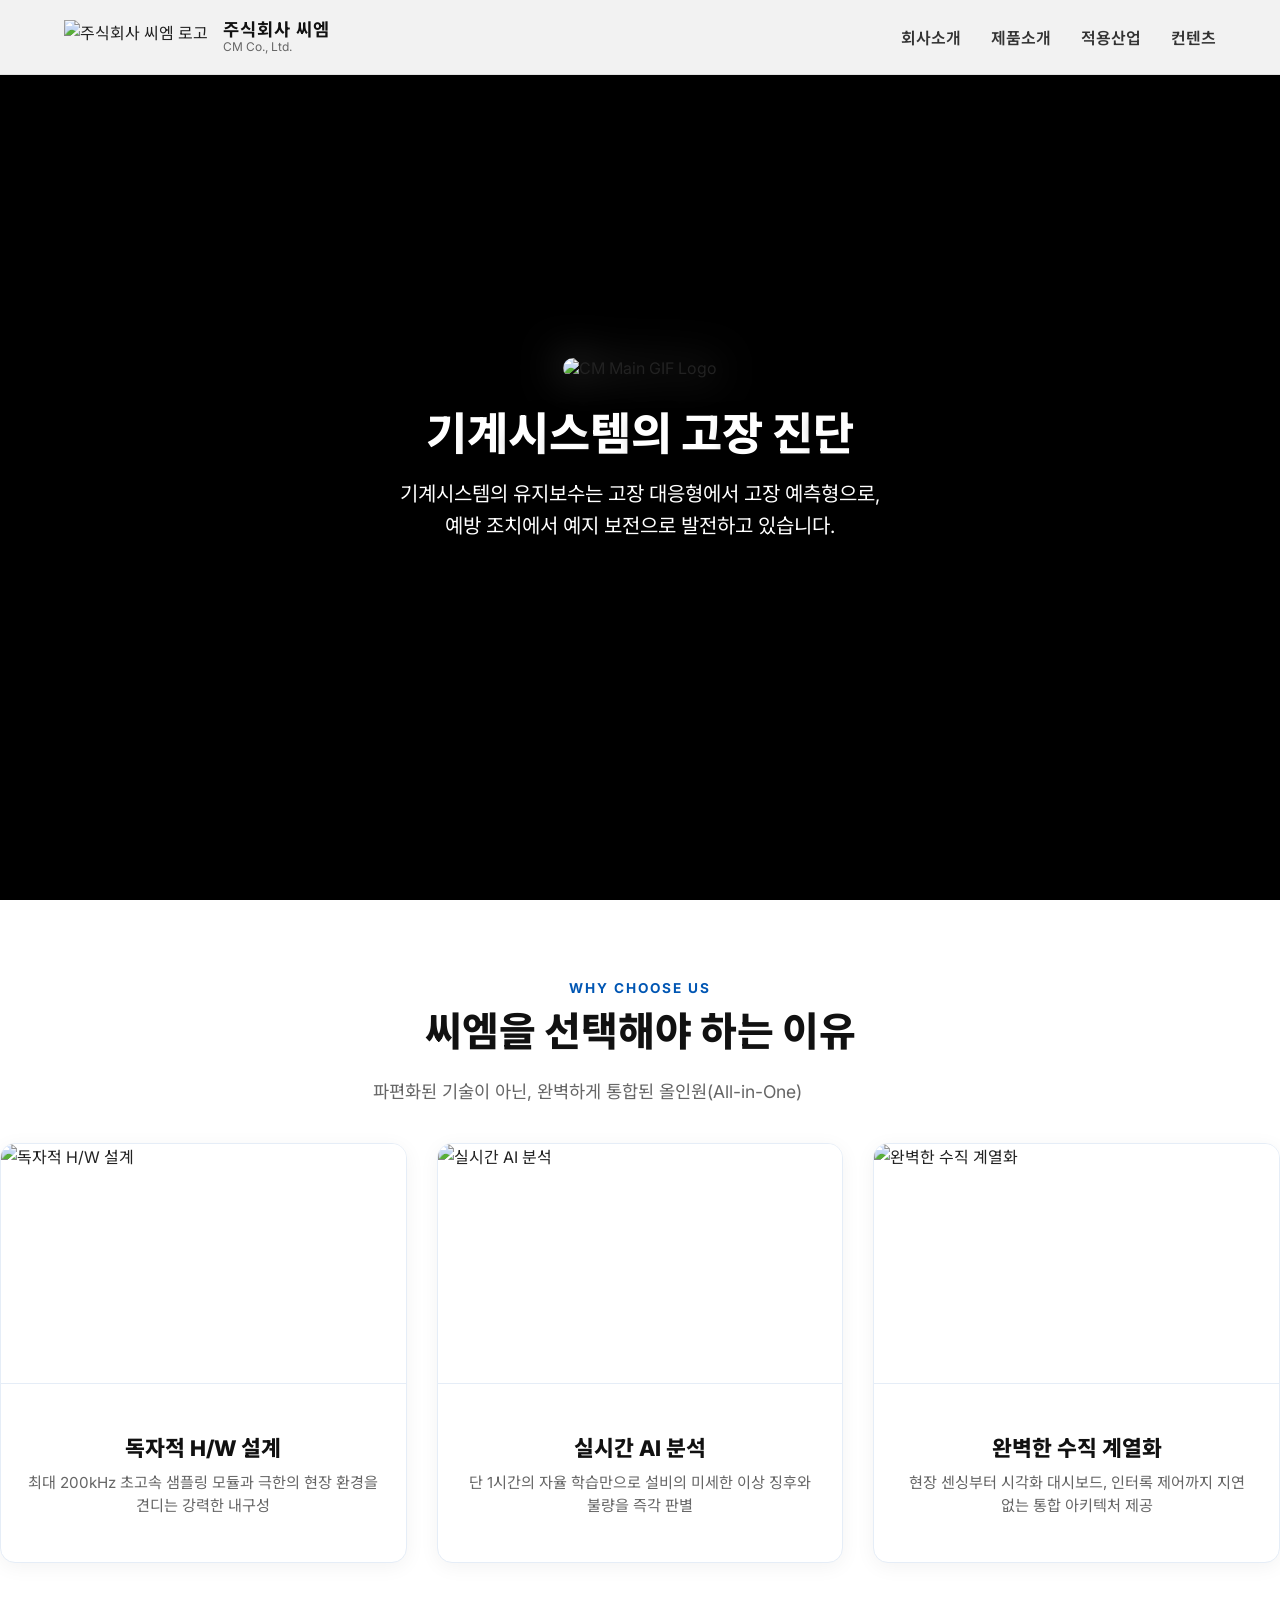
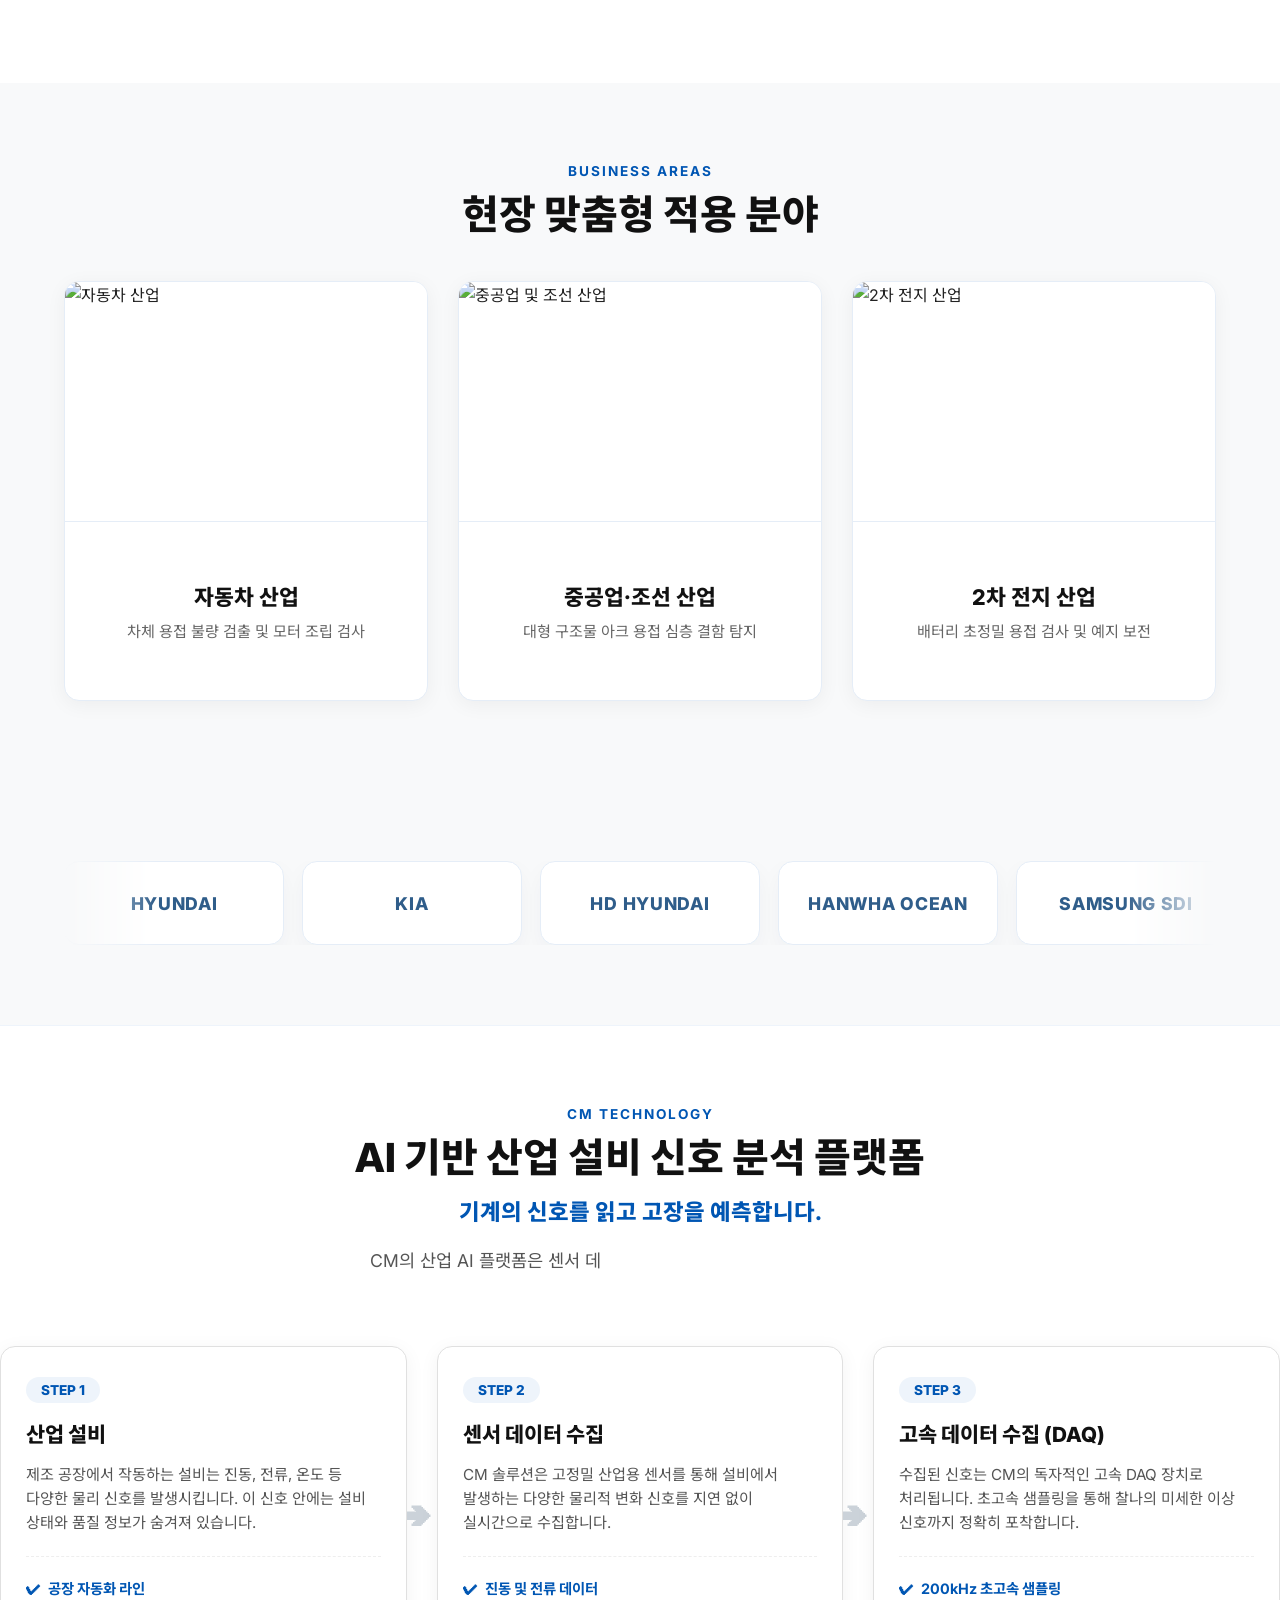
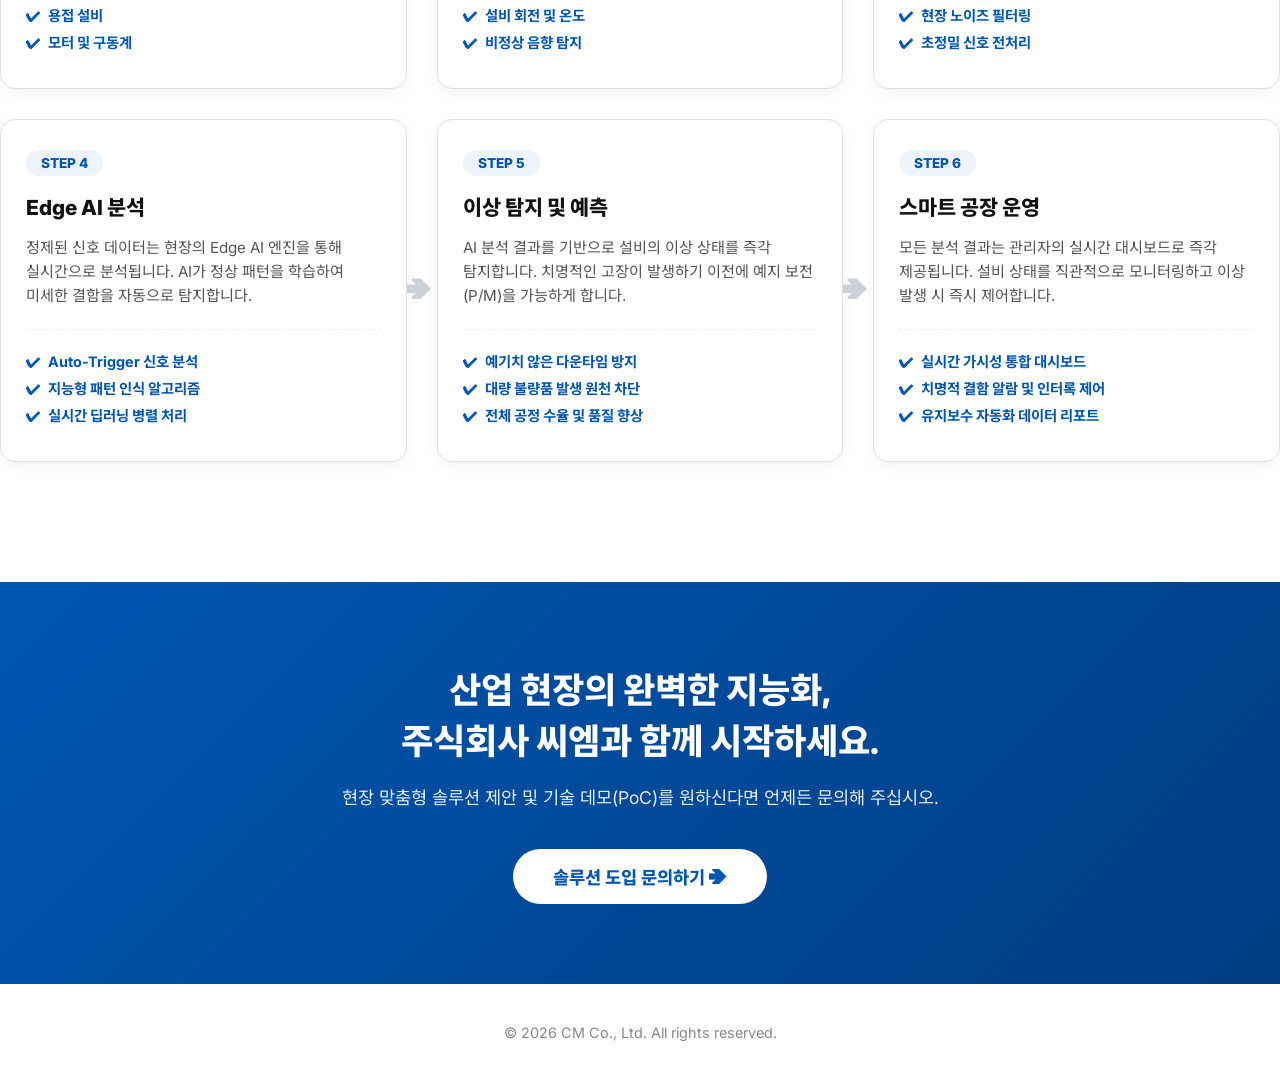
==== commit 1eef8fe9: "Add files via upload" ====
--- a/index.html
+++ b/index.html
@@ -10,33 +10,40 @@
     .main-section { padding: 80px 0; }
     .bg-light { background-color: #f8f9fa; }
     
-    /* 🔥 1. 이미지 카드 공통 스타일 */
+    /* 🔥 타자 치듯 나타나는 애니메이션 (글자 개별 효과) */
+    .char-span {
+      opacity: 0; /* 처음에는 투명하게 숨김 */
+      transform: translateY(5px); /* 살짝 아래에 배치 */
+      display: inline-block;
+      transition: opacity 0.05s ease, transform 0.05s ease;
+    }
+    .char-span.visible {
+      opacity: 1; /* 차례대로 선명해짐 */
+      transform: translateY(0); /* 원래 위치로 올라옴 */
+    }
+
+    /* 이미지 카드 공통 스타일 (위/아래 사각형 사이즈 100% 강제 통일) */
     .image-card { 
       padding: 0; overflow: hidden; border: 1px solid #e5edf7; background: #fff; 
       border-radius: 15px; box-shadow: var(--shadow-light); 
       display: flex; flex-direction: column; text-decoration: none; color: inherit; 
       height: 420px; 
-      /* 3D 효과를 위한 설정 */
       transform-style: preserve-3d; 
       transition: box-shadow 0.3s, border-color 0.3s;
     }
-    /* JS에서 각도 조절을 하므로 CSS hover transform은 그림자와 테두리만 남깁니다 */
     .image-card:hover { box-shadow: 0 20px 40px rgba(0,86,179,0.15); border-color: var(--accent); z-index: 10; }
-    
     .image-wrap { width: 100%; height: 240px; flex-shrink: 0; overflow: hidden; border-bottom: 1px solid #e5edf7; background-color: #fff; }
     .image-wrap img { width: 100%; height: 100%; object-fit: cover; transition: transform 0.5s; }
     .image-card:hover .image-wrap img { transform: scale(1.05); }
-    
     .image-card-body { 
       padding: 0 20px; text-align: center; display: flex; flex-direction: column; 
       justify-content: center; height: 180px; flex-shrink: 0; 
-      /* 3D 효과 시 글씨가 살짝 튀어나와 보이게 하는 마법 */
       transform: translateZ(30px);
     }
     .image-card-body h4 { color: #111; font-size: 1.35rem; font-weight: 800; margin-bottom: 10px; word-break: keep-all; }
     .image-card-body p { color: #666; font-size: 0.95rem; line-height: 1.5; margin-bottom: 0; word-break: keep-all; }
 
-    /* CM TECHNOLOGY (6단계 카드) 스타일 */
+    /* CM TECHNOLOGY (6단계 카드 + 화살표 연결) 스타일 */
     .tech-flow-wrap { position: relative; }
     .tech-card::after { 
       content: '➔'; position: absolute; top: 50%; right: -25px; transform: translateY(-50%); 
@@ -64,10 +71,7 @@
     .logo-item img { max-width: 140px; max-height: 34px; object-fit: contain; filter: grayscale(100%); opacity: 0.7; transition: all 0.3s ease; }
     .logo-item:hover img { filter: grayscale(0%); opacity: 1; }
     
-    @keyframes marqueeMove {
-      0% { transform: translateX(0); }
-      100% { transform: translateX(-50%); }
-    }
+    @keyframes marqueeMove { 0% { transform: translateX(0); } 100% { transform: translateX(-50%); } }
 
     /* 빠른 문의 배너 (CTA) */
     .cta-banner { background: linear-gradient(135deg, var(--accent) 0%, #003d82 100%); color: #fff; padding: 80px 5%; text-align: center; }
@@ -76,21 +80,17 @@
     .btn-white { display: inline-block; background: #fff; color: var(--accent); padding: 15px 40px; border-radius: 30px; font-weight: 800; font-size: 1.1rem; transition: transform 0.3s, box-shadow 0.3s; }
     .btn-white:hover { transform: translateY(-3px); box-shadow: 0 10px 20px rgba(0,0,0,0.2); }
     
-    /* 🔥 모바일 전용 (가로 스와이프 슬라이더 적용) */
+    /* 모바일 대응 */
     @media (max-width: 768px) {
       .main-section { padding: 50px 0; }
       
-      /* 모바일에서는 산업 카드가 가로로 스크롤(스와이프) 되도록 설정 */
       .mobile-slider { 
         display: flex !important; flex-wrap: nowrap; overflow-x: auto; 
         scroll-snap-type: x mandatory; gap: 15px !important; padding-bottom: 20px;
-        /* 스크롤바 숨기기 */
         -ms-overflow-style: none; scrollbar-width: none; 
       }
       .mobile-slider::-webkit-scrollbar { display: none; }
-      .mobile-slider .image-card { 
-        min-width: 85vw; scroll-snap-align: center; flex-shrink: 0; 
-      }
+      .mobile-slider .image-card { min-width: 85vw; scroll-snap-align: center; flex-shrink: 0; }
 
       .industry-logo-marquee { padding: 30px 0 50px 0; }
       .cta-banner { padding: 60px 5%; }
@@ -137,9 +137,9 @@
       <a href="about.html" class="hero-logo-mark">
         <img src="https://i.imgur.com/pm9J4PI.gif" alt="CM Main GIF Logo">
       </a>
-      <div class="hero-text-anim">
-        <h2>기계시스템의 고장 진단</h2>
-        <p>기계시스템의 유지보수는 고장 대응형에서 고장 예측형으로,<br>예방 조치에서 예지 보전으로 발전하고 있습니다.</p>
+      <div class="hero-text-anim" style="animation: none;">
+        <h2 class="type-effect" style="font-size: 2.8rem; font-weight: 800; margin-bottom: 15px; text-shadow: 0 4px 15px rgba(0,0,0,0.8);">기계시스템의 고장 진단</h2>
+        <p class="type-effect" style="font-size: 1.25rem; text-shadow: 0 2px 5px rgba(0,0,0,0.8); line-height: 1.6;">기계시스템의 유지보수는 고장 대응형에서 고장 예측형으로,<br>예방 조치에서 예지 보전으로 발전하고 있습니다.</p>
       </div>
     </div>
   </section>
@@ -147,8 +147,8 @@
   <section class="main-section container">
     <div class="section-head center">
       <span class="section-tag">WHY CHOOSE US</span>
-      <h2 class="main-title">씨엠을 선택해야 하는 이유</h2>
-      <p style="color: #666; font-size: 1.1rem; margin-top: 15px;">파편화된 기술이 아닌, 완벽하게 통합된 올인원(All-in-One) 솔루션입니다.</p>
+      <h2 class="main-title type-effect">씨엠을 선택해야 하는 이유</h2>
+      <p class="type-effect" style="color: #666; font-size: 1.1rem; margin-top: 15px;">파편화된 기술이 아닌, 완벽하게 통합된 올인원(All-in-One) 솔루션입니다.</p>
     </div>
     
     <div class="grid-3 mobile-slider">
@@ -180,7 +180,7 @@
     <div class="container">
       <div class="section-head center">
         <span class="section-tag">BUSINESS AREAS</span>
-        <h2 class="main-title">현장 맞춤형 적용 분야</h2>
+        <h2 class="main-title type-effect">현장 맞춤형 적용 분야</h2>
       </div>
       
       <div class="grid-3 mobile-slider">
@@ -238,9 +238,9 @@
   <section class="main-section container tech-flow-wrap">
     <div class="section-head center">
       <span class="section-tag">CM TECHNOLOGY</span>
-      <h2 class="main-title" style="margin-bottom: 10px;">AI 기반 산업 설비 신호 분석 플랫폼</h2>
-      <h3 style="color: var(--accent); font-weight: 800; font-size: 1.4rem; margin-bottom: 20px;">기계의 신호를 읽고 고장을 예측합니다.</h3>
-      <p style="color: #555; font-size: 1.1rem; line-height: 1.7; max-width: 800px; margin: 0 auto;">
+      <h2 class="main-title type-effect" style="margin-bottom: 10px;">AI 기반 산업 설비 신호 분석 플랫폼</h2>
+      <h3 class="type-effect" style="color: var(--accent); font-weight: 800; font-size: 1.4rem; margin-bottom: 20px;">기계의 신호를 읽고 고장을 예측합니다.</h3>
+      <p class="type-effect" style="color: #555; font-size: 1.1rem; line-height: 1.7; max-width: 800px; margin: 0 auto;">
         CM의 산업 AI 플랫폼은 센서 데이터 수집부터 AI 분석, 설비 진단, 공장 운영까지<br>
         제조 현장의 모든 데이터를 지능적으로 연결합니다.
       </p>
@@ -249,37 +249,37 @@
     <div class="grid-3">
       <div class="tech-card">
         <span class="step-badge">STEP 1</span>
-        <h4>산업 설비<br><span style="font-size:1rem; color:#888; font-weight:500;">(Industrial Machine)</span></h4>
+        <h4>산업 설비</h4>
         <p>제조 공장에서 작동하는 설비는 진동, 전류, 온도 등 다양한 물리 신호를 발생시킵니다. 이 신호 안에는 설비 상태와 품질 정보가 숨겨져 있습니다.</p>
         <div class="tech-points"><span>공장 자동화 라인</span><span>용접 설비</span><span>모터 및 구동계</span></div>
       </div>
       <div class="tech-card">
         <span class="step-badge">STEP 2</span>
-        <h4>센서 데이터 수집<br><span style="font-size:1rem; color:#888; font-weight:500;">(Sensor Layer)</span></h4>
+        <h4>센서 데이터 수집</h4>
         <p>CM 솔루션은 고정밀 산업용 센서를 통해 설비에서 발생하는 다양한 물리적 변화 신호를 지연 없이 실시간으로 수집합니다.</p>
         <div class="tech-points"><span>진동 및 전류 데이터</span><span>설비 회전 및 온도</span><span>비정상 음향 탐지</span></div>
       </div>
       <div class="tech-card">
         <span class="step-badge">STEP 3</span>
-        <h4>고속 데이터 수집 (DAQ)<br><span style="font-size:1rem; color:#888; font-weight:500;">(Data Acquisition)</span></h4>
+        <h4>고속 데이터 수집 (DAQ)</h4>
         <p>수집된 신호는 CM의 독자적인 고속 DAQ 장치로 처리됩니다. 초고속 샘플링을 통해 찰나의 미세한 이상 신호까지 정확히 포착합니다.</p>
         <div class="tech-points"><span>200kHz 초고속 샘플링</span><span>현장 노이즈 필터링</span><span>초정밀 신호 전처리</span></div>
       </div>
       <div class="tech-card">
         <span class="step-badge">STEP 4</span>
-        <h4>Edge AI 분석<br><span style="font-size:1rem; color:#888; font-weight:500;">(AI Signal Analysis)</span></h4>
+        <h4>Edge AI 분석</h4>
         <p>정제된 신호 데이터는 현장의 Edge AI 엔진을 통해 실시간으로 분석됩니다. AI가 정상 패턴을 학습하여 미세한 결함을 자동으로 탐지합니다.</p>
         <div class="tech-points"><span>Auto-Trigger 신호 분석</span><span>지능형 패턴 인식 알고리즘</span><span>실시간 딥러닝 병렬 처리</span></div>
       </div>
       <div class="tech-card">
         <span class="step-badge">STEP 5</span>
-        <h4>이상 탐지 및 예측<br><span style="font-size:1rem; color:#888; font-weight:500;">(Fault Detection)</span></h4>
+        <h4>이상 탐지 및 예측</h4>
         <p>AI 분석 결과를 기반으로 설비의 이상 상태를 즉각 탐지합니다. 치명적인 고장이 발생하기 이전에 예지 보전(P/M)을 가능하게 합니다.</p>
         <div class="tech-points"><span>예기치 않은 다운타임 방지</span><span>대량 불량품 발생 원천 차단</span><span>전체 공정 수율 및 품질 향상</span></div>
       </div>
       <div class="tech-card">
         <span class="step-badge">STEP 6</span>
-        <h4>스마트 공장 운영<br><span style="font-size:1rem; color:#888; font-weight:500;">(Factory Platform)</span></h4>
+        <h4>스마트 공장 운영</h4>
         <p>모든 분석 결과는 관리자의 실시간 대시보드로 즉각 제공됩니다. 설비 상태를 직관적으로 모니터링하고 이상 발생 시 즉시 제어합니다.</p>
         <div class="tech-points"><span>실시간 가시성 통합 대시보드</span><span>치명적 결함 알람 및 인터록 제어</span><span>유지보수 자동화 데이터 리포트</span></div>
       </div>
@@ -323,41 +323,72 @@
       }
     });
 
-    // 🔥 3. 데스크탑 3D 틸트(Hover) 효과 자바스크립트
-    // (마우스를 올렸을 때 마우스 위치에 따라 카드가 입체적으로 기웁니다)
+    // 3. 데스크탑 3D 틸트(Hover) 효과
     const tiltCards = document.querySelectorAll('.tilt-card');
-    
-    // 모바일 기기가 아닐 때만 3D 효과 작동 (성능 최적화)
     if (window.innerWidth > 768) {
       tiltCards.forEach(card => {
         card.addEventListener('mousemove', e => {
           const rect = card.getBoundingClientRect();
-          const x = e.clientX - rect.left; // 카드 내 마우스 X 좌표
-          const y = e.clientY - rect.top;  // 카드 내 마우스 Y 좌표
-          
+          const x = e.clientX - rect.left; 
+          const y = e.clientY - rect.top;  
           const centerX = rect.width / 2;
           const centerY = rect.height / 2;
-          
-          // 회전 각도 계산 (가운데를 기준으로 최대 8도까지 꺾임)
           const rotateX = ((y - centerY) / centerY) * -8;
           const rotateY = ((x - centerX) / centerX) * 8;
-          
-          // CSS 3D 변형 적용
           card.style.transform = `perspective(1000px) rotateX(${rotateX}deg) rotateY(${rotateY}deg) scale3d(1.02, 1.02, 1.02)`;
         });
-
-        // 마우스가 떠나면 원래대로 복구
         card.addEventListener('mouseleave', () => {
           card.style.transform = `perspective(1000px) rotateX(0deg) rotateY(0deg) scale3d(1, 1, 1)`;
           card.style.transition = 'transform 0.5s ease, box-shadow 0.3s ease';
         });
-
-        // 마우스가 들어올 때 부드럽게 시작
         card.addEventListener('mouseenter', () => {
           card.style.transition = 'transform 0.1s ease-out, box-shadow 0.3s ease';
         });
       });
     }
+
+    // 🔥 4. 타자기(Typewriter) 텍스트 등장 애니메이션
+    const typeTargets = document.querySelectorAll('.type-effect');
+    
+    // 텍스트를 글자 단위 <span>으로 쪼개기
+    typeTargets.forEach(target => {
+      let newContent = '';
+      const childNodes = Array.from(target.childNodes);
+      childNodes.forEach(node => {
+        if (node.nodeType === 3) { // 텍스트 노드일 때
+          const text = node.nodeValue;
+          for (let i = 0; i < text.length; i++) {
+            if(text[i] === ' ') {
+              newContent += `<span class="char-span" style="white-space: pre;"> </span>`; // 공백 유지
+            } else {
+              newContent += `<span class="char-span">${text[i]}</span>`; // 일반 글자
+            }
+          }
+        } else if (node.nodeName === 'BR') {
+          newContent += '<br>'; // 줄바꿈 유지
+        } else {
+          newContent += node.outerHTML; // 기타 태그 유지
+        }
+      });
+      target.innerHTML = newContent;
+    });
+
+    // 화면에 나타나면 순차적으로 글자를 보여주는 감지기(Observer)
+    const typeObserver = new IntersectionObserver((entries) => {
+      entries.forEach(entry => {
+        if (entry.isIntersecting) {
+          const spans = entry.target.querySelectorAll('.char-span');
+          spans.forEach((span, index) => {
+            // 글자 하나당 30ms 간격으로 나타나게 조절
+            setTimeout(() => { span.classList.add('visible'); }, index * 30);
+          });
+          typeObserver.unobserve(entry.target); // 한 번 실행 후 종료
+        }
+      });
+    }, { threshold: 0.2 }); // 화면에 20% 보일 때 발동
+
+    // 쪼개놓은 글자들을 관찰 시작
+    typeTargets.forEach(target => typeObserver.observe(target));
   </script>
 </body>
 </html>
